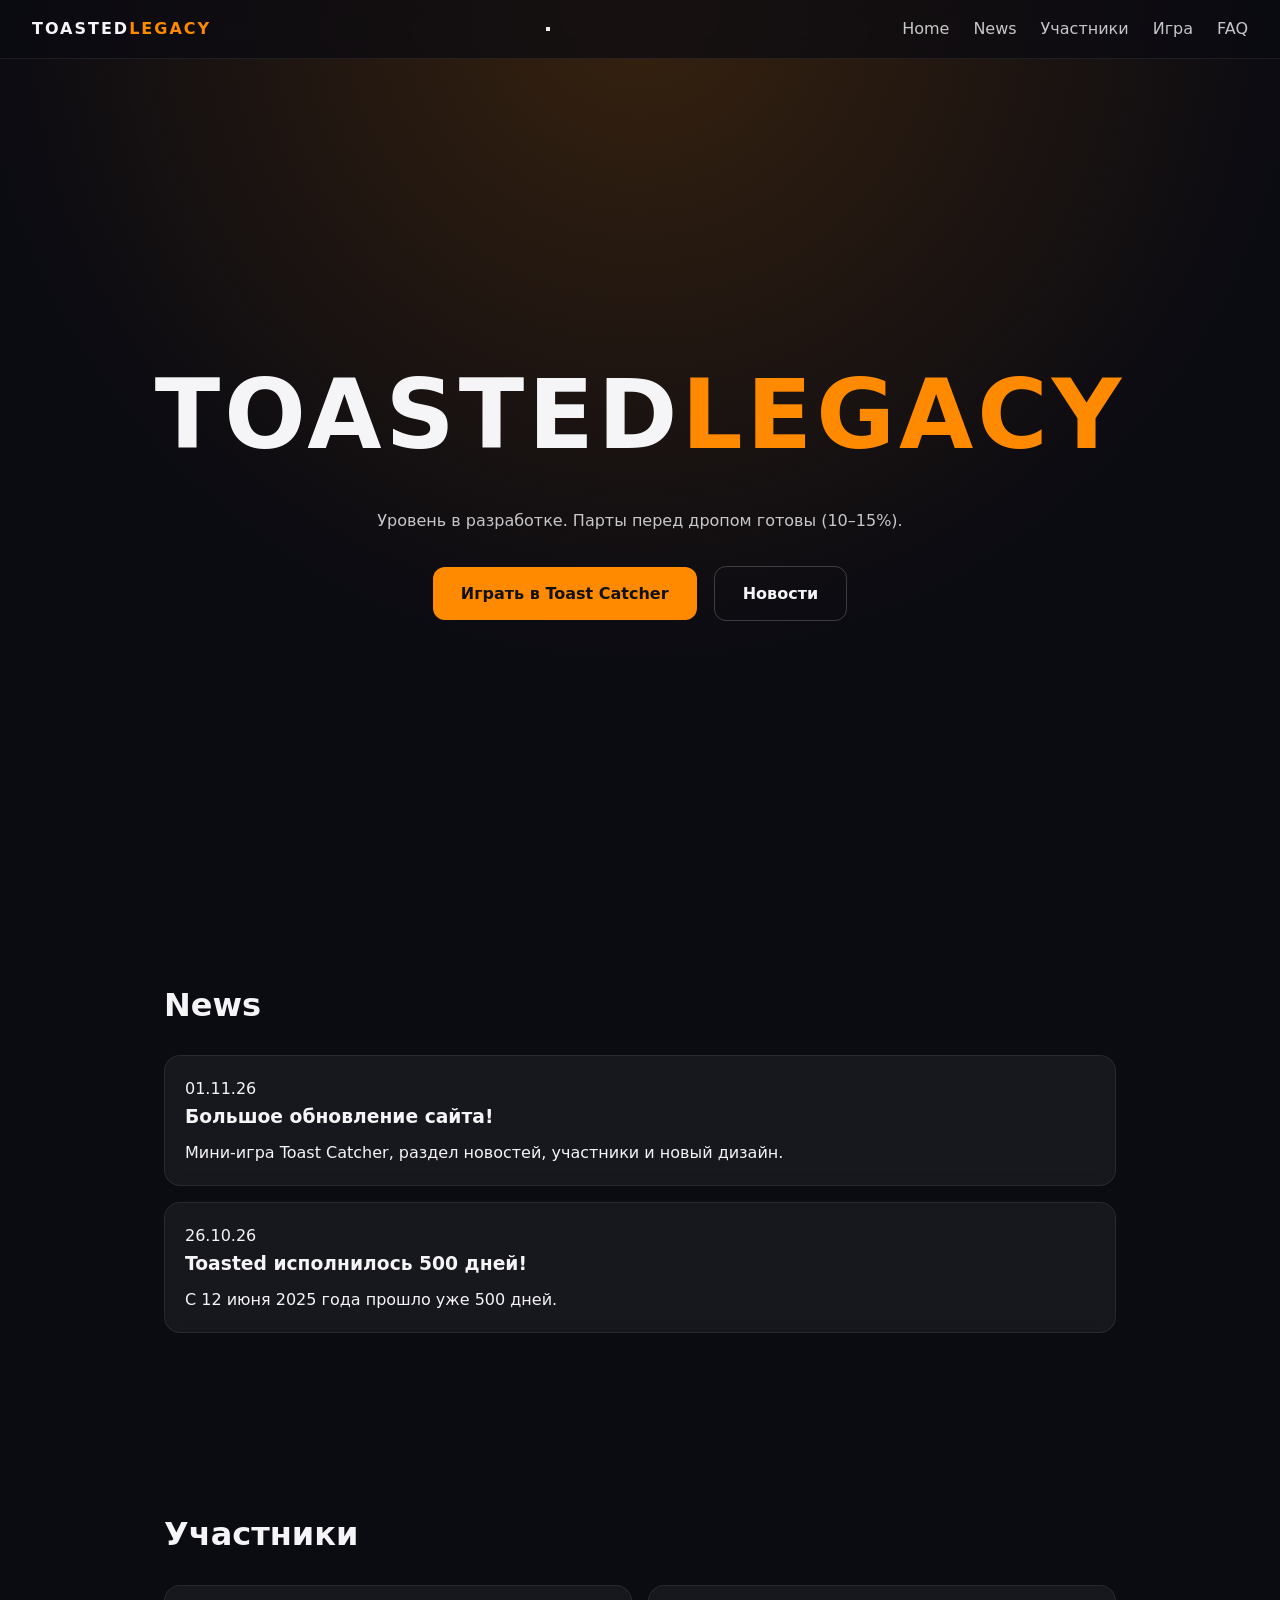
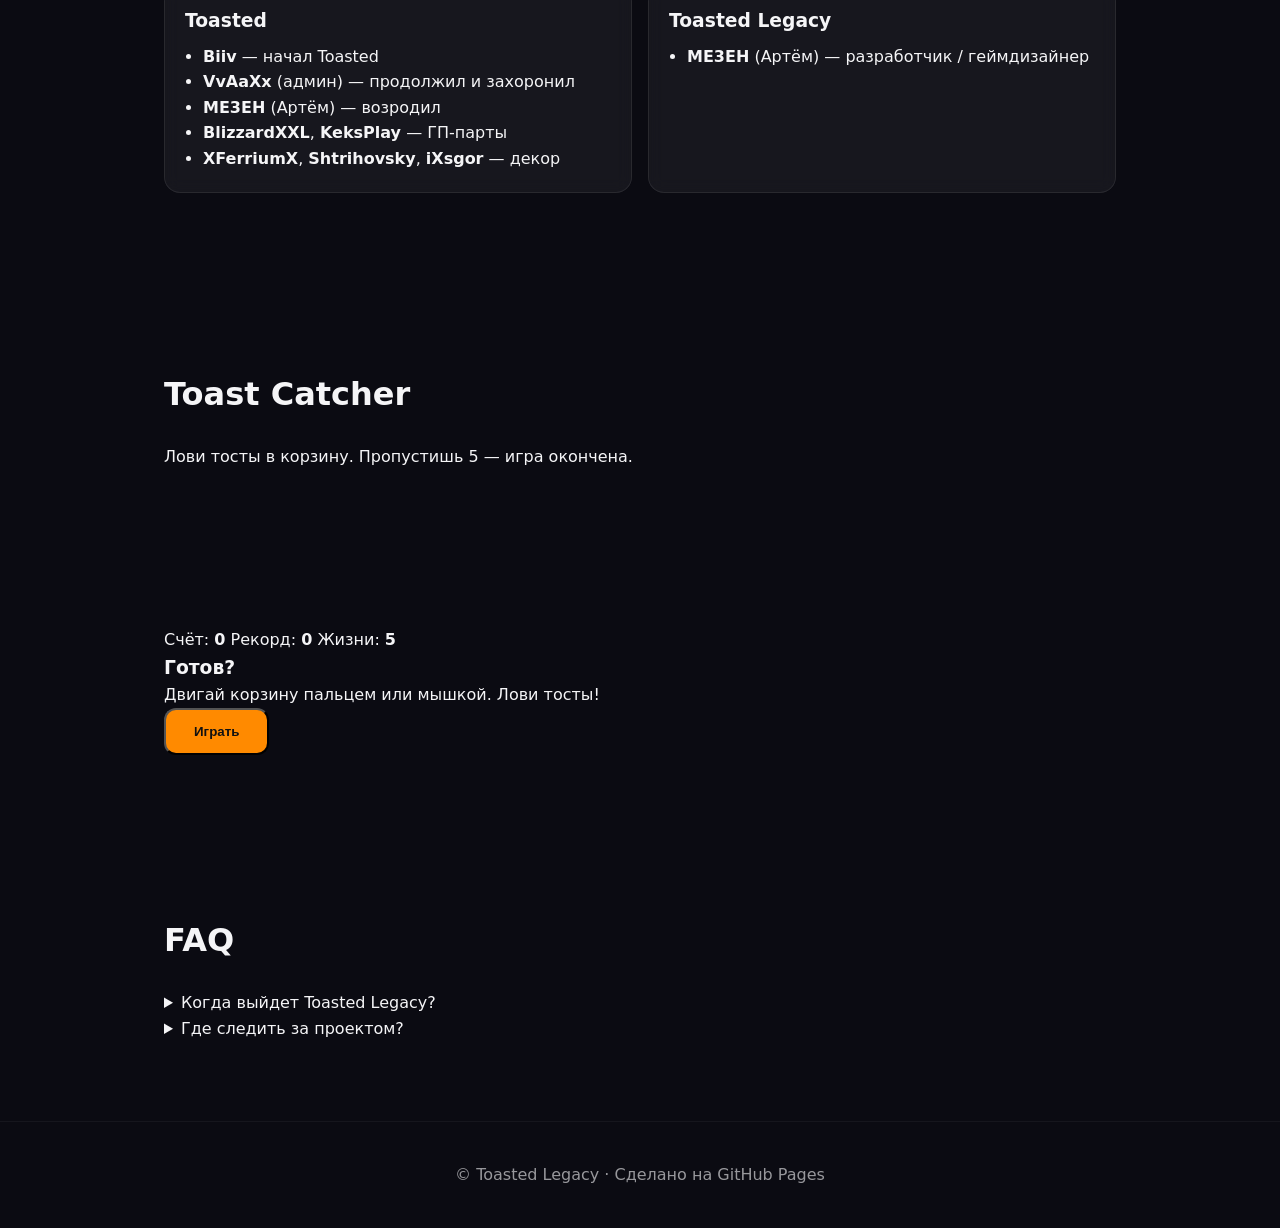
==== index.html @ 53f261a7 "Update index.html" ====
<!DOCTYPE html>
<html lang="ru">
<head>
<meta charset="UTF-8">
<meta name="viewport" content="width=device-width, initial-scale=1.0, viewport-fit=cover">
<title>Toasted Legacy</title>
<link rel="stylesheet" href="style.css">
</head>
<body>

<nav class="navbar">
  <a class="logo" href="#home">TOASTED<span>LEGACY</span></a>
  <button class="burger" id="burger" aria-label="Меню" aria-expanded="false">
    <span></span><span></span><span></span>
  </button>
  <ul class="nav-links" id="navLinks">
    <li><a href="#home">Home</a></li>
    <li><a href="#news">News</a></li>
    <li><a href="#members">Участники</a></li>
    <li><a href="#game">Игра</a></li>
    <li><a href="#faq">FAQ</a></li>
  </ul>
</nav>

<header id="home" class="hero">
  <h1>TOASTED<span>LEGACY</span></h1>
  <p>Уровень в разработке. Парты перед дропом готовы (10–15%).</p>
  <div class="hero-buttons">
    <a class="btn primary" href="#game">Играть в Toast Catcher</a>
    <a class="btn ghost" href="#news">Новости</a>
  </div>
</header>

<section id="news" class="section">
  <h2>News</h2>
  <article class="card">
    <time>01.11.26</time>
    <h3>Большое обновление сайта!</h3>
    <p>Мини-игра Toast Catcher, раздел новостей, участники и новый дизайн.</p>
  </article>
  <article class="card">
    <time>26.10.26</time>
    <h3>Toasted исполнилось 500 дней!</h3>
    <p>С 12 июня 2025 года прошло уже 500 дней.</p>
  </article>
</section>

<section id="members" class="section">
  <h2>Участники</h2>
  <div class="members-grid">
    <div class="card">
      <h3>Toasted</h3>
      <ul>
        <li><b>Biiv</b> — начал Toasted</li>
        <li><b>VvAaXx</b> (админ) — продолжил и захоронил</li>
        <li><b>ME3EH</b> (Артём) — возродил</li>
        <li><b>BlizzardXXL</b>, <b>KeksPlay</b> — ГП-парты</li>
        <li><b>XFerriumX</b>, <b>Shtrihovsky</b>, <b>iXsgor</b> — декор</li>
      </ul>
    </div>
    <div class="card">
      <h3>Toasted Legacy</h3>
      <ul>
        <li><b>ME3EH</b> (Артём) — разработчик / геймдизайнер</li>
      </ul>
    </div>
  </div>
</section>

<section id="game" class="section">
  <h2>Toast Catcher</h2>
  <p>Лови тосты в корзину. Пропустишь 5 — игра окончена.</p>
  <div class="game-wrap">
    <canvas id="toastGame"></canvas>
    <div class="game-hud">
      <span>Счёт: <b id="score">0</b></span>
      <span>Рекорд: <b id="best">0</b></span>
      <span>Жизни: <b id="lives">5</b></span>
    </div>
    <div class="game-overlay" id="overlay">
      <h3 id="overlayTitle">Готов?</h3>
      <p id="overlayText">Двигай корзину пальцем или мышкой. Лови тосты!</p>
      <button class="btn primary" id="startBtn">Играть</button>
    </div>
  </div>
</section>

<section id="faq" class="section">
  <h2>FAQ</h2>
  <details><summary>Когда выйдет Toasted Legacy?</summary><p>Пока в разработке — следи за новостями.</p></details>
  <details><summary>Где следить за проектом?</summary><p>В Telegram-каналах (ссылки в футере).</p></details>
</section>

<footer class="footer">
  <p>© Toasted Legacy · Сделано на GitHub Pages</p>
</footer>

<script src="script.js"></script>
</body>
</html>
---- style.css ----
:root{
  --bg:#0b0b12;
  --panel:rgba(255,255,255,.05);
  --accent:#ff8a00;   /* тост */
  --cyan:#22d3ee;     /* GD-вайб */
  --text:#f5f5f7;
}
*{box-sizing:border-box;margin:0;padding:0}
body{
  font-family:system-ui,Segoe UI,Roboto,sans-serif;
  background:var(--bg);color:var(--text);
  line-height:1.6;
}
.navbar{
  position:fixed;top:0;left:0;right:0;z-index:10;
  display:flex;justify-content:space-between;align-items:center;
  padding:16px 32px;
  background:rgba(11,11,18,.7);backdrop-filter:blur(10px);
  border-bottom:1px solid rgba(255,255,255,.08);
}
.logo{font-weight:800;letter-spacing:2px;color:var(--text);text-decoration:none}
.logo span{color:var(--accent)}
.nav-links{display:flex;gap:24px;list-style:none}
.nav-links a{color:var(--text);text-decoration:none;opacity:.8;transition:.2s}
.nav-links a:hover{opacity:1;color:var(--cyan)}
.hero{
  min-height:100vh;display:flex;flex-direction:column;
  justify-content:center;align-items:center;text-align:center;
  padding:120px 24px 60px;
  background:radial-gradient(circle at 50% 0%, rgba(255,138,0,.18), transparent 60%);
}
.hero h1{font-size:clamp(2.5rem,8vw,6rem);letter-spacing:4px}
.hero h1 span{color:var(--accent)}
.hero p{margin:16px 0 32px;opacity:.8;max-width:600px}
.btn{
  display:inline-block;padding:14px 28px;border-radius:12px;
  text-decoration:none;font-weight:700;transition:.2s;
}
.btn.primary{background:var(--accent);color:#111}
.btn.primary:hover{transform:translateY(-2px);box-shadow:0 0 24px var(--accent)}
.btn.ghost{border:1px solid rgba(255,255,255,.2);color:var(--text);margin-left:12px}
.section{max-width:1000px;margin:0 auto;padding:80px 24px}
.section h2{font-size:2rem;margin-bottom:24px}
.card{
  background:var(--panel);border:1px solid rgba(255,255,255,.08);
  border-radius:16px;padding:20px;margin-bottom:16px;
  backdrop-filter:blur(8px);
}
.card h3{margin-bottom:8px}
.members-grid{display:grid;grid-template-columns:repeat(auto-fit,minmax(280px,1fr));gap:16px}
ul{padding-left:18px}
.footer{text-align:center;padding:40px;opacity:.6;border-top:1px solid rgba(255,255,255,.08)}
@media(max-width:640px){
  .navbar{padding:12px 16px}
  .nav-links{gap:12px;font-size:.85rem}
}
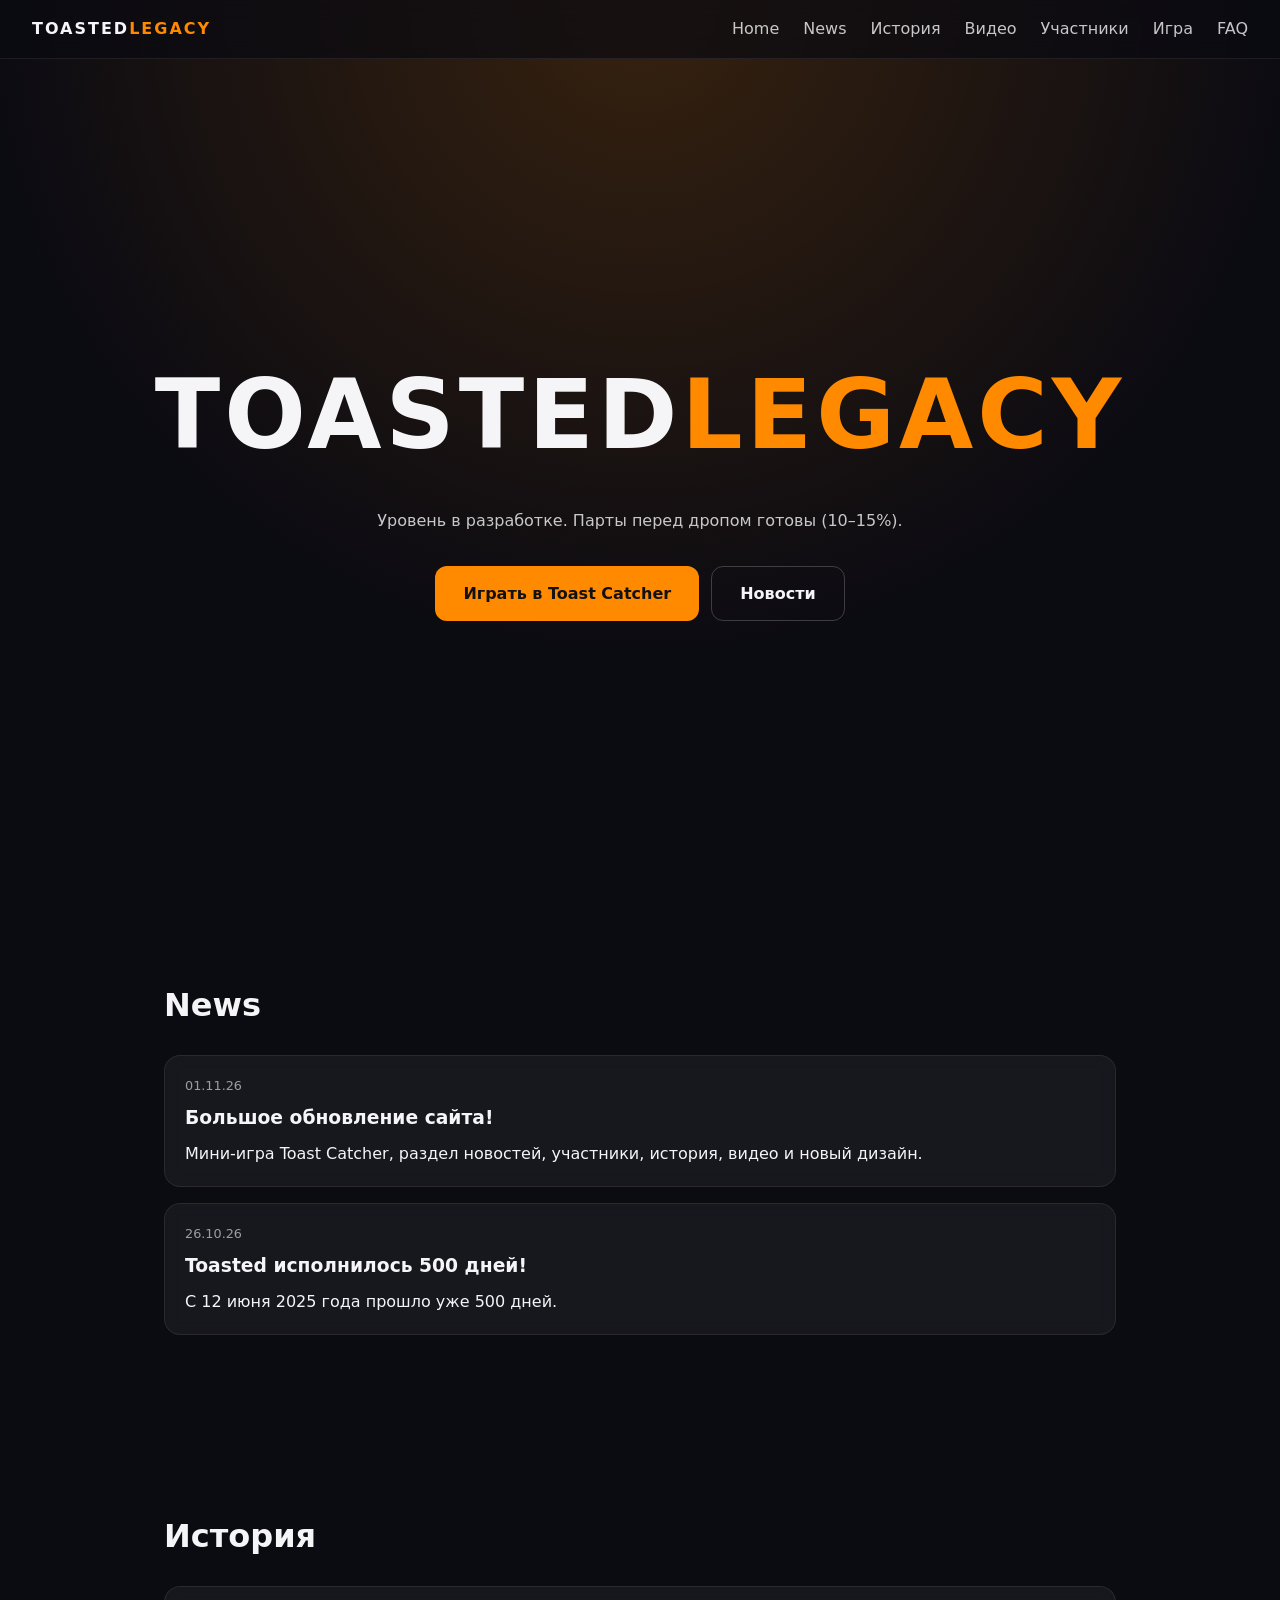
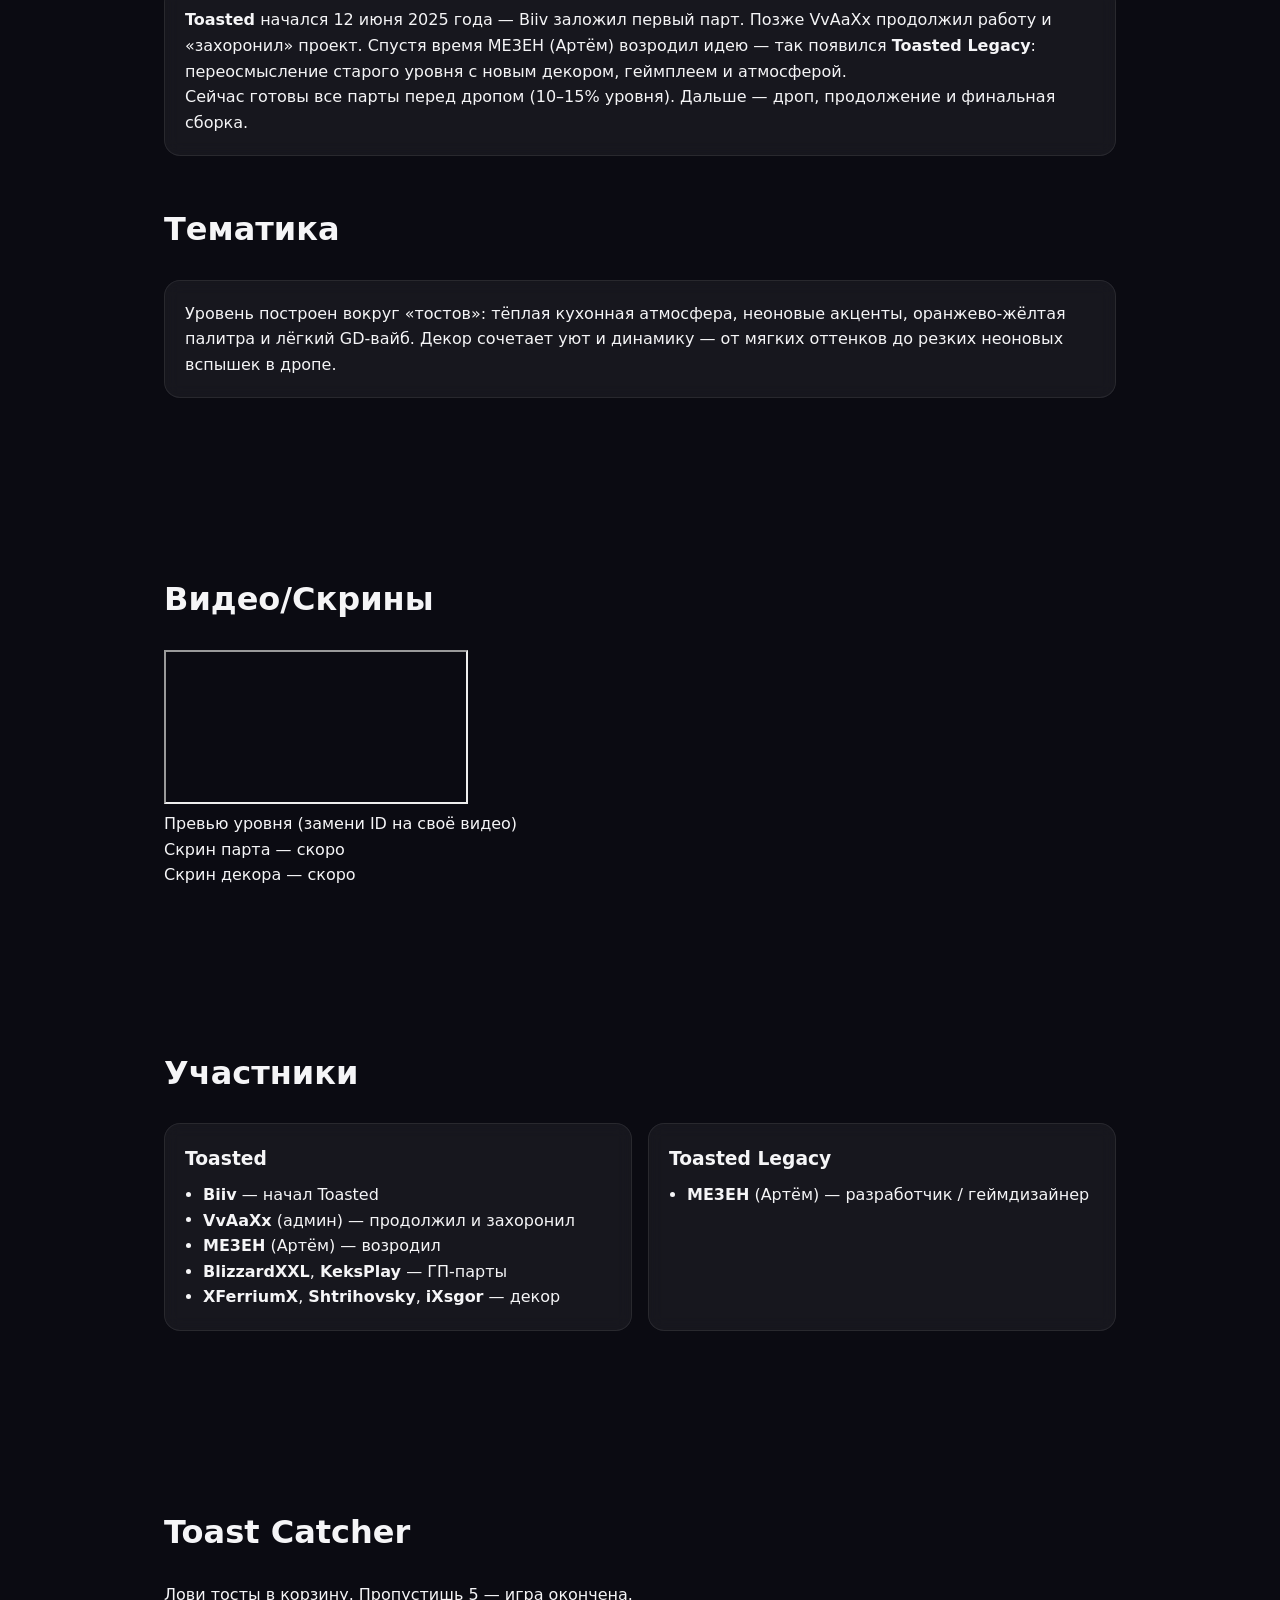
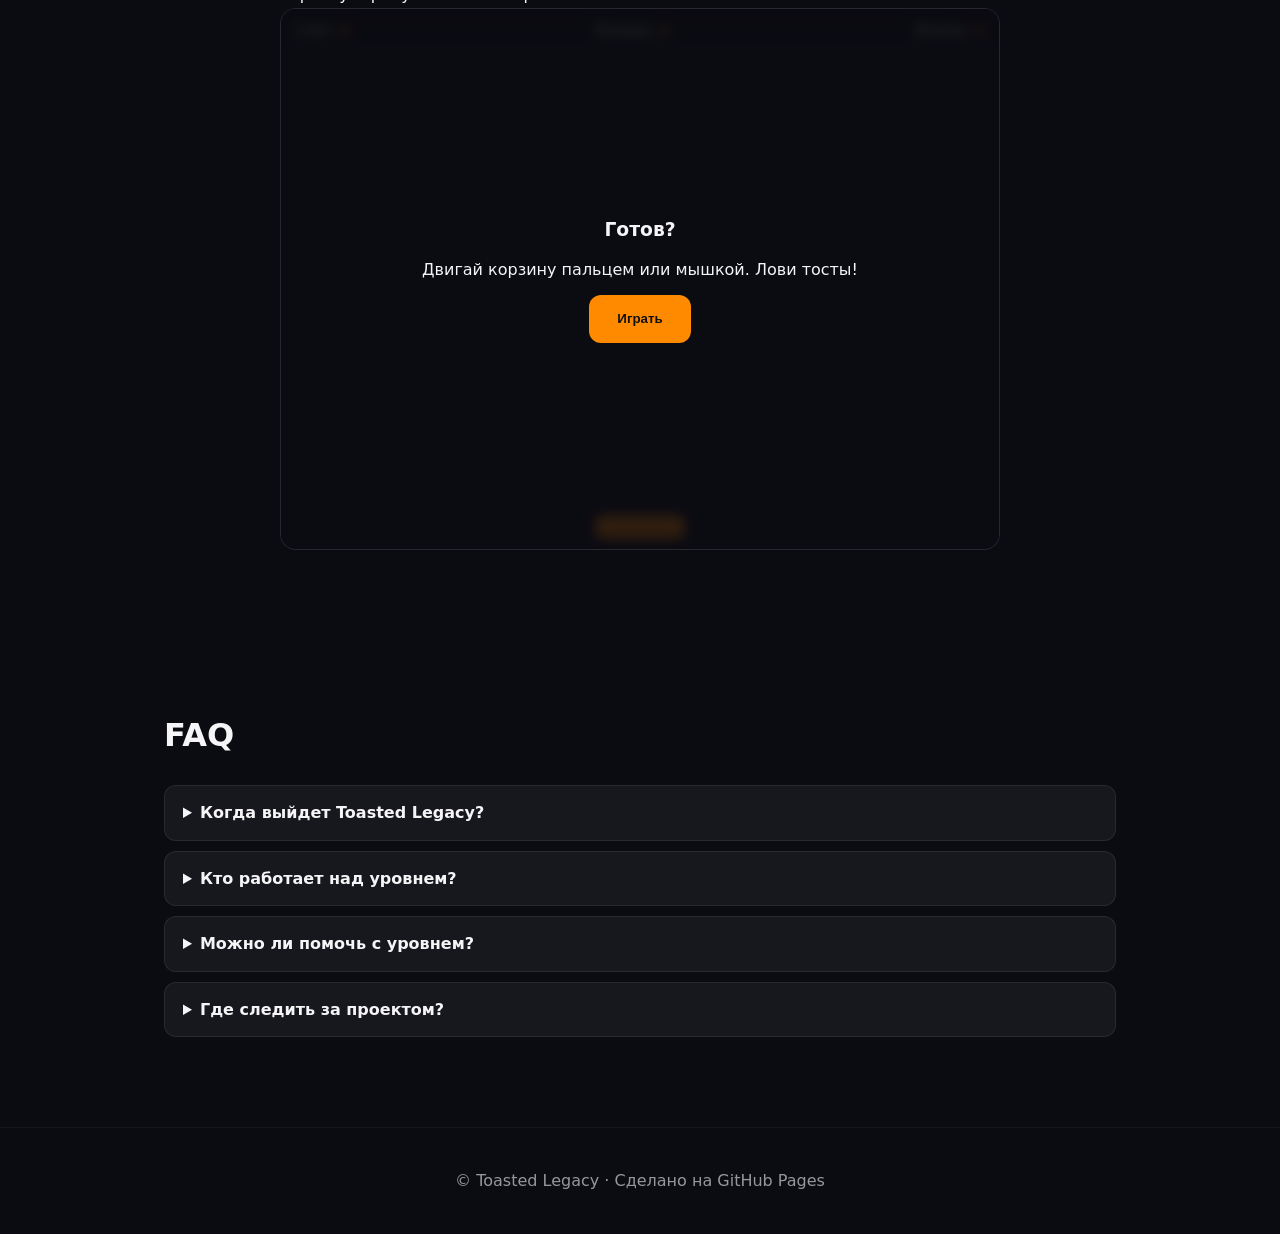
==== commit 8feac9a2: "Update index.html" ====
--- a/index.html
+++ b/index.html
@@ -16,6 +16,8 @@
   <ul class="nav-links" id="navLinks">
     <li><a href="#home">Home</a></li>
     <li><a href="#news">News</a></li>
+    <li><a href="#history">История</a></li>
+    <li><a href="#media">Видео</a></li>
     <li><a href="#members">Участники</a></li>
     <li><a href="#game">Игра</a></li>
     <li><a href="#faq">FAQ</a></li>
@@ -23,6 +25,7 @@
 </nav>
 
 <header id="home" class="hero">
+  <div class="hero-glow" id="heroGlow"></div>
   <h1>TOASTED<span>LEGACY</span></h1>
   <p>Уровень в разработке. Парты перед дропом готовы (10–15%).</p>
   <div class="hero-buttons">
@@ -36,13 +39,41 @@
   <article class="card">
     <time>01.11.26</time>
     <h3>Большое обновление сайта!</h3>
-    <p>Мини-игра Toast Catcher, раздел новостей, участники и новый дизайн.</p>
+    <p>Мини-игра Toast Catcher, раздел новостей, участники, история, видео и новый дизайн.</p>
   </article>
   <article class="card">
     <time>26.10.26</time>
     <h3>Toasted исполнилось 500 дней!</h3>
     <p>С 12 июня 2025 года прошло уже 500 дней.</p>
   </article>
+</section>
+
+<section id="history" class="section">
+  <h2>История</h2>
+  <div class="card">
+    <p><b>Toasted</b> начался 12 июня 2025 года — Biiv заложил первый парт. Позже VvAaXx продолжил работу и «захоронил» проект. Спустя время ME3EH (Артём) возродил идею — так появился <b>Toasted Legacy</b>: переосмысление старого уровня с новым декором, геймплеем и атмосферой.</p>
+    <p>Сейчас готовы все парты перед дропом (10–15% уровня). Дальше — дроп, продолжение и финальная сборка.</p>
+  </div>
+
+  <h2 style="margin-top:48px">Тематика</h2>
+  <div class="card">
+    <p>Уровень построен вокруг «тостов»: тёплая кухонная атмосфера, неоновые акценты, оранжево-жёлтая палитра и лёгкий GD-вайб. Декор сочетает уют и динамику — от мягких оттенков до резких неоновых вспышек в дропе.</p>
+  </div>
+</section>
+
+<section id="media" class="section">
+  <h2>Видео/Скрины</h2>
+  <div class="media-grid">
+    <div class="media-card">
+      <div class="video-embed">
+        <!-- Замени ID на своё видео: https://www.youtube.com/embed/XXXXXXXXXXX -->
+        <iframe src="https://www.youtube.com/embed/dQw4w9WgXcQ" title="Toasted Legacy" allowfullscreen loading="lazy"></iframe>
+      </div>
+      <p>Превью уровня (замени ID на своё видео)</p>
+    </div>
+    <div class="media-card placeholder">Скрин парта — скоро</div>
+    <div class="media-card placeholder">Скрин декора — скоро</div>
+  </div>
 </section>
 
 <section id="members" class="section">
@@ -87,8 +118,10 @@
 
 <section id="faq" class="section">
   <h2>FAQ</h2>
-  <details><summary>Когда выйдет Toasted Legacy?</summary><p>Пока в разработке — следи за новостями.</p></details>
-  <details><summary>Где следить за проектом?</summary><p>В Telegram-каналах (ссылки в футере).</p></details>
+  <details><summary>Когда выйдет Toasted Legacy?</summary><p>Пока в разработке — следи за новостями на сайте и в Telegram.</p></details>
+  <details><summary>Кто работает над уровнем?</summary><p>Основной разработчик — ME3EH (Артём). Участники старого Toasted указаны в разделе «Участники».</p></details>
+  <details><summary>Можно ли помочь с уровнем?</summary><p>Следи за новостями — набор может открыться. Пока можно поддержать проект и играть в Toast Catcher.</p></details>
+  <details><summary>Где следить за проектом?</summary><p>В Telegram-каналах (ссылки в футере) и в разделе News.</p></details>
 </section>
 
 <footer class="footer">
@@ -97,4 +130,4 @@
 
 <script src="script.js"></script>
 </body>
-</html>
+  </html>
--- a/style.css
+++ b/style.css
@@ -1,11 +1,12 @@
 :root{
   --bg:#0b0b12;
   --panel:rgba(255,255,255,.05);
-  --accent:#ff8a00;   /* тост */
-  --cyan:#22d3ee;     /* GD-вайб */
+  --accent:#ff8a00;
+  --cyan:#22d3ee;
   --text:#f5f5f7;
 }
 *{box-sizing:border-box;margin:0;padding:0}
+html{scroll-behavior:smooth}
 body{
   font-family:system-ui,Segoe UI,Roboto,sans-serif;
   background:var(--bg);color:var(--text);
@@ -23,8 +24,11 @@
 .nav-links{display:flex;gap:24px;list-style:none}
 .nav-links a{color:var(--text);text-decoration:none;opacity:.8;transition:.2s}
 .nav-links a:hover{opacity:1;color:var(--cyan)}
+.burger{display:none;background:none;border:0;cursor:pointer;padding:8px}
+.burger span{display:block;width:24px;height:2px;background:#fff;margin:5px 0;transition:.2s}
+
 .hero{
-  min-height:100vh;display:flex;flex-direction:column;
+  min-height:100vh;min-height:100dvh;display:flex;flex-direction:column;
   justify-content:center;align-items:center;text-align:center;
   padding:120px 24px 60px;
   background:radial-gradient(circle at 50% 0%, rgba(255,138,0,.18), transparent 60%);
@@ -32,13 +36,16 @@
 .hero h1{font-size:clamp(2.5rem,8vw,6rem);letter-spacing:4px}
 .hero h1 span{color:var(--accent)}
 .hero p{margin:16px 0 32px;opacity:.8;max-width:600px}
+.hero-buttons{display:flex;gap:12px;flex-wrap:wrap;justify-content:center}
 .btn{
-  display:inline-block;padding:14px 28px;border-radius:12px;
-  text-decoration:none;font-weight:700;transition:.2s;
+  display:inline-flex;align-items:center;justify-content:center;
+  padding:14px 28px;border-radius:12px;min-height:48px;
+  text-decoration:none;font-weight:700;transition:.2s;cursor:pointer;border:0;
 }
 .btn.primary{background:var(--accent);color:#111}
 .btn.primary:hover{transform:translateY(-2px);box-shadow:0 0 24px var(--accent)}
-.btn.ghost{border:1px solid rgba(255,255,255,.2);color:var(--text);margin-left:12px}
+.btn.ghost{border:1px solid rgba(255,255,255,.2);color:var(--text);background:transparent}
+
 .section{max-width:1000px;margin:0 auto;padding:80px 24px}
 .section h2{font-size:2rem;margin-bottom:24px}
 .card{
@@ -47,10 +54,53 @@
   backdrop-filter:blur(8px);
 }
 .card h3{margin-bottom:8px}
+.card time{font-size:.8rem;opacity:.6;display:block;margin-bottom:6px}
 .members-grid{display:grid;grid-template-columns:repeat(auto-fit,minmax(280px,1fr));gap:16px}
 ul{padding-left:18px}
+details{margin-bottom:10px;background:var(--panel);border:1px solid rgba(255,255,255,.08);border-radius:12px;padding:14px 18px}
+summary{cursor:pointer;font-weight:600}
+details p{margin-top:8px;opacity:.8}
+
+.game-wrap{
+  position:relative;width:100%;max-width:720px;margin:0 auto;
+  border-radius:16px;overflow:hidden;
+  border:1px solid rgba(255,255,255,.1);
+  background:#0f0f18;
+}
+#toastGame{display:block;width:100%;height:auto;touch-action:none;cursor:pointer}
+.game-hud{
+  position:absolute;top:0;left:0;right:0;
+  display:flex;justify-content:space-between;
+  padding:10px 14px;font-size:.9rem;
+  background:linear-gradient(rgba(0,0,0,.6),transparent);
+  pointer-events:none;
+}
+.game-hud b{color:var(--accent)}
+.game-overlay{
+  position:absolute;inset:0;display:flex;flex-direction:column;
+  align-items:center;justify-content:center;text-align:center;
+  background:rgba(11,11,18,.85);backdrop-filter:blur(6px);
+  padding:20px;gap:12px;
+}
+.game-overlay.hidden{display:none}
+
 .footer{text-align:center;padding:40px;opacity:.6;border-top:1px solid rgba(255,255,255,.08)}
-@media(max-width:640px){
+
+@media(max-width:768px){
   .navbar{padding:12px 16px}
-  .nav-links{gap:12px;font-size:.85rem}
+  .burger{display:block}
+  .nav-links{
+    position:fixed;top:60px;right:16px;left:16px;
+    flex-direction:column;gap:0;
+    background:rgba(11,11,18,.95);backdrop-filter:blur(12px);
+    border:1px solid rgba(255,255,255,.1);border-radius:14px;
+    padding:8px;transform:translateY(-200%);transition:.3s;
+  }
+  .nav-links.open{transform:translateY(0)}
+  .nav-links li{padding:12px 16px;border-bottom:1px solid rgba(255,255,255,.06)}
+  .nav-links li:last-child{border-bottom:0}
+  .hero{padding-top:100px}
+  .hero-buttons{flex-direction:column;width:100%;max-width:320px}
+  .btn{width:100%}
+  .section{padding:60px 16px}
 }
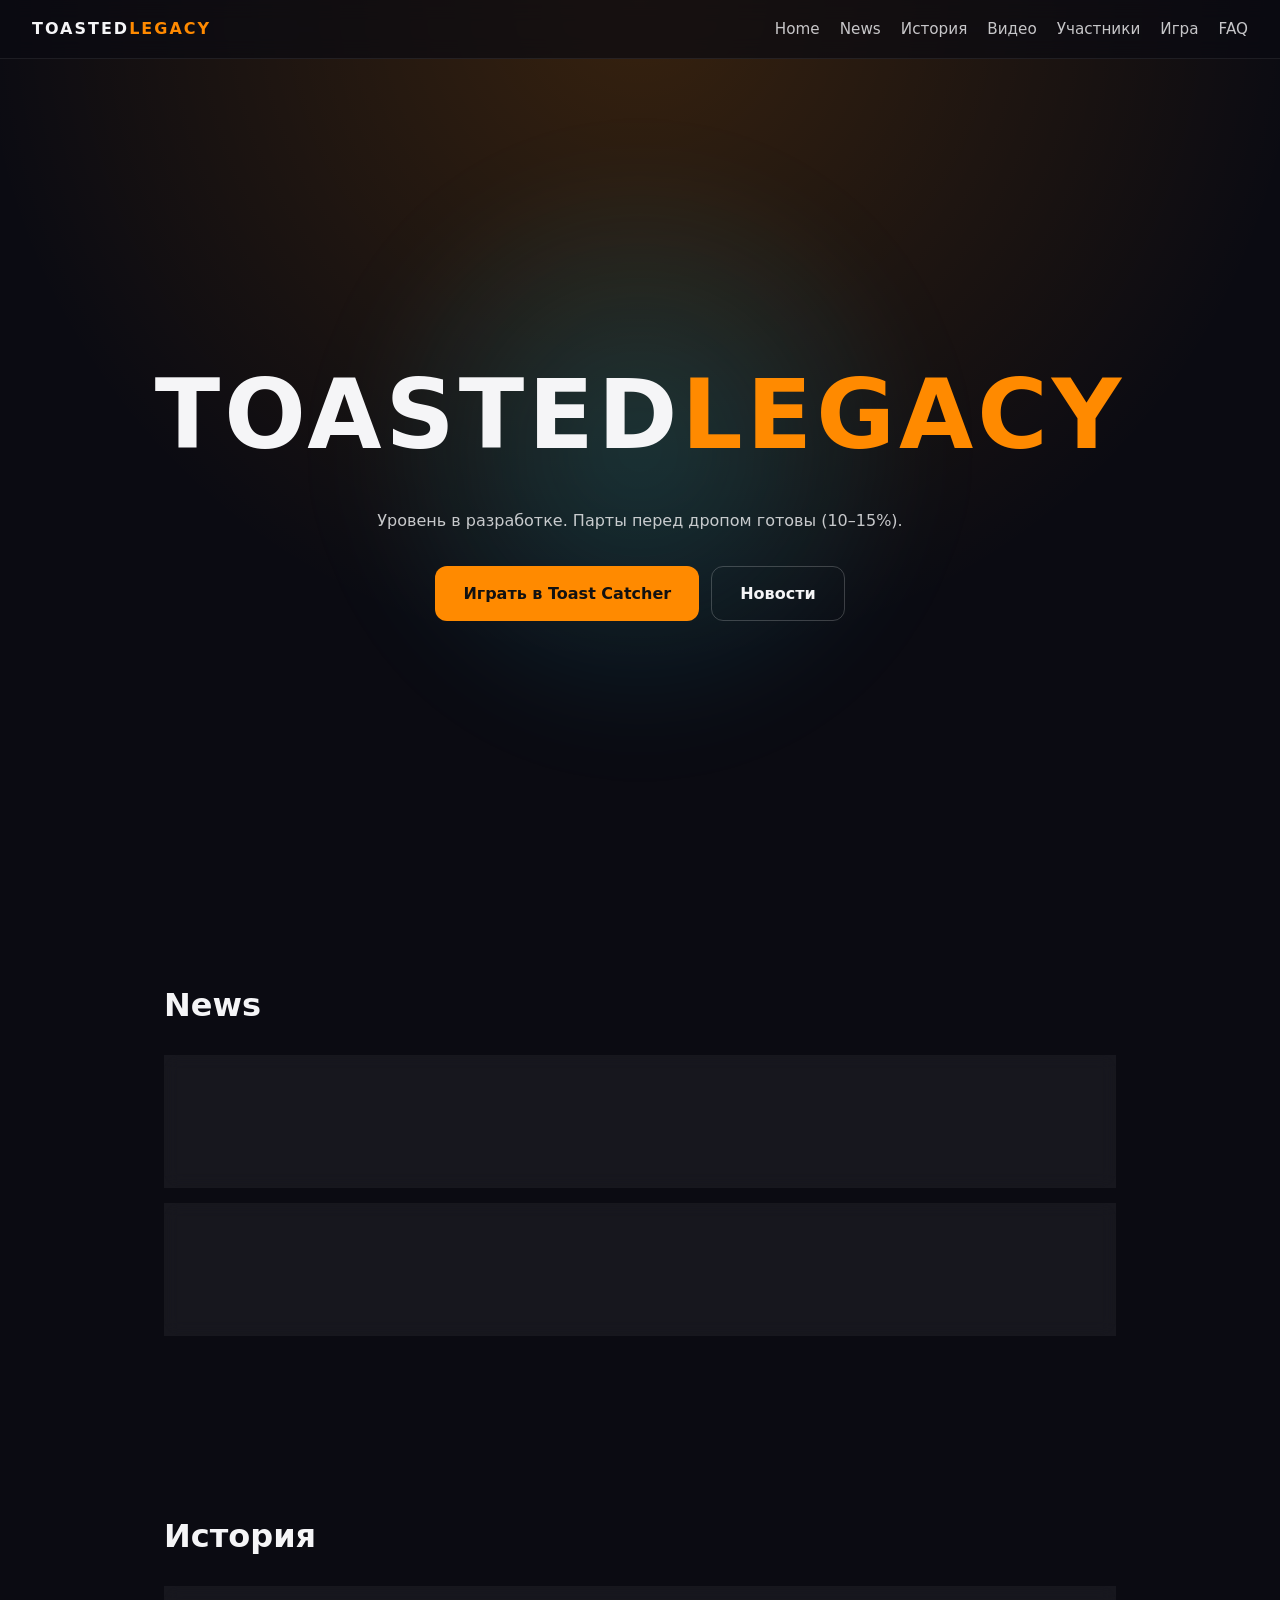
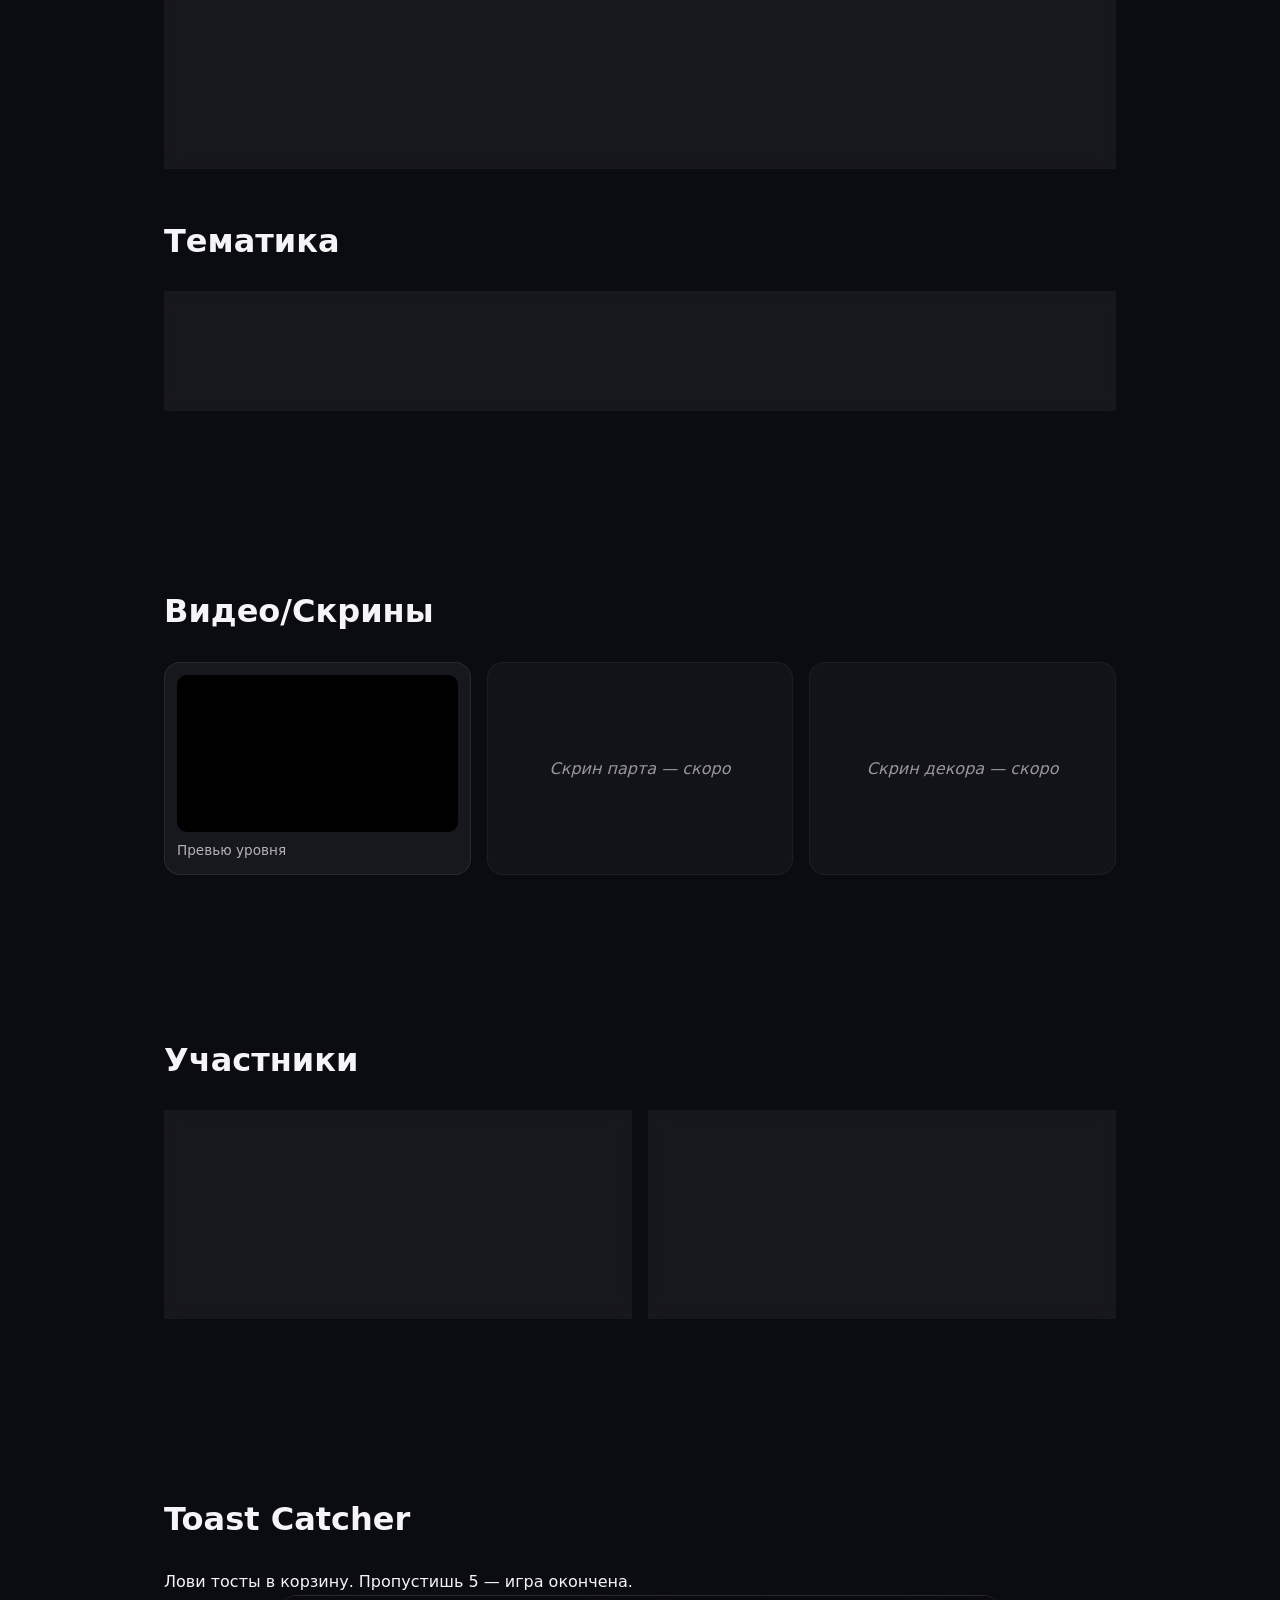
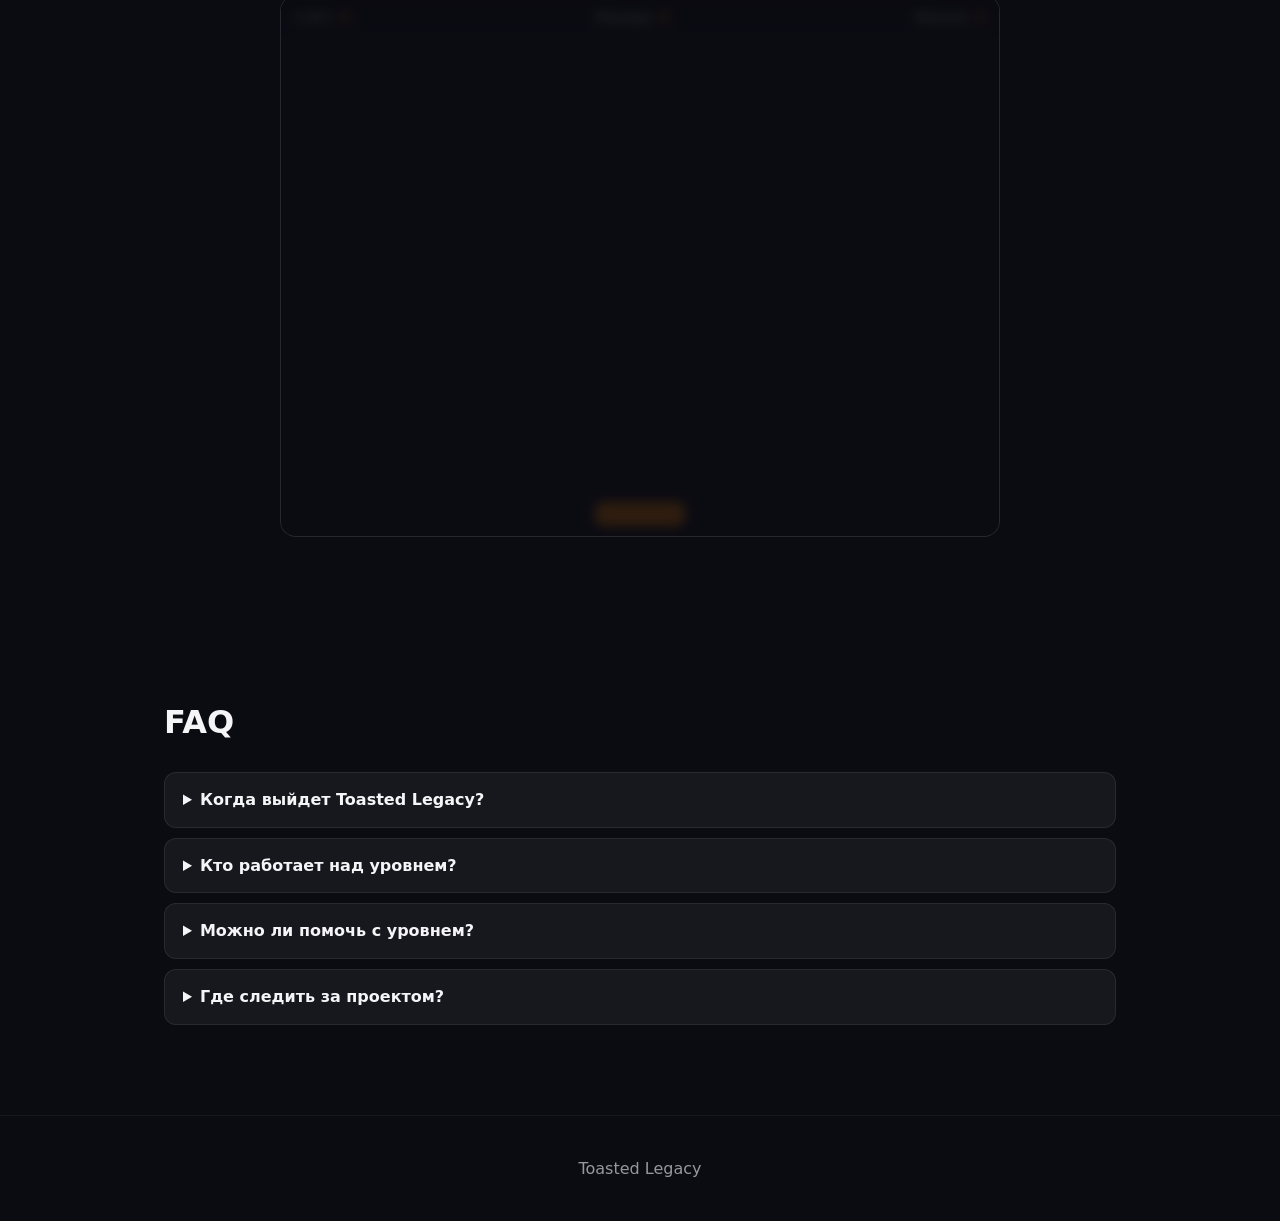
==== commit 0fd0b4ba: "Update index.html" ====
--- a/index.html
+++ b/index.html
@@ -66,10 +66,9 @@
   <div class="media-grid">
     <div class="media-card">
       <div class="video-embed">
-        <!-- Замени ID на своё видео: https://www.youtube.com/embed/XXXXXXXXXXX -->
-        <iframe src="https://www.youtube.com/embed/dQw4w9WgXcQ" title="Toasted Legacy" allowfullscreen loading="lazy"></iframe>
+        <iframe src="https://www.youtube.com/embed/5yPU29pTQDA" title="Toasted Legacy" allowfullscreen loading="lazy"></iframe>
       </div>
-      <p>Превью уровня (замени ID на своё видео)</p>
+      <p>Превью уровня</p>
     </div>
     <div class="media-card placeholder">Скрин парта — скоро</div>
     <div class="media-card placeholder">Скрин декора — скоро</div>
@@ -92,7 +91,7 @@
     <div class="card">
       <h3>Toasted Legacy</h3>
       <ul>
-        <li><b>ME3EH</b> (Артём) — разработчик / геймдизайнер</li>
+        <li><b>ME3EH</b> (Артём) — хост</li>
       </ul>
     </div>
   </div>
@@ -119,15 +118,15 @@
 <section id="faq" class="section">
   <h2>FAQ</h2>
   <details><summary>Когда выйдет Toasted Legacy?</summary><p>Пока в разработке — следи за новостями на сайте и в Telegram.</p></details>
-  <details><summary>Кто работает над уровнем?</summary><p>Основной разработчик — ME3EH (Артём). Участники старого Toasted указаны в разделе «Участники».</p></details>
+  <details><summary>Кто работает над уровнем?</summary><p>Основной хост — ME3EH (Артём). Участники старого Toasted указаны в разделе «Участники».</p></details>
   <details><summary>Можно ли помочь с уровнем?</summary><p>Следи за новостями — набор может открыться. Пока можно поддержать проект и играть в Toast Catcher.</p></details>
   <details><summary>Где следить за проектом?</summary><p>В Telegram-каналах (ссылки в футере) и в разделе News.</p></details>
 </section>
 
 <footer class="footer">
-  <p>© Toasted Legacy · Сделано на GitHub Pages</p>
+  <p>Toasted Legacy</p>
 </footer>
 
 <script src="script.js"></script>
 </body>
-  </html>
+        </html>
--- a/style.css
+++ b/style.css
@@ -21,18 +21,27 @@
 }
 .logo{font-weight:800;letter-spacing:2px;color:var(--text);text-decoration:none}
 .logo span{color:var(--accent)}
-.nav-links{display:flex;gap:24px;list-style:none}
-.nav-links a{color:var(--text);text-decoration:none;opacity:.8;transition:.2s}
+.nav-links{display:flex;gap:20px;list-style:none;flex-wrap:wrap}
+.nav-links a{color:var(--text);text-decoration:none;opacity:.8;transition:.2s;font-size:.95rem}
 .nav-links a:hover{opacity:1;color:var(--cyan)}
 .burger{display:none;background:none;border:0;cursor:pointer;padding:8px}
 .burger span{display:block;width:24px;height:2px;background:#fff;margin:5px 0;transition:.2s}
 
 .hero{
-  min-height:100vh;min-height:100dvh;display:flex;flex-direction:column;
+  position:relative;min-height:100vh;min-height:100dvh;display:flex;flex-direction:column;
   justify-content:center;align-items:center;text-align:center;
-  padding:120px 24px 60px;
+  padding:120px 24px 60px;overflow:hidden;
   background:radial-gradient(circle at 50% 0%, rgba(255,138,0,.18), transparent 60%);
 }
+.hero-glow{
+  position:absolute;width:600px;height:600px;border-radius:50%;
+  background:radial-gradient(circle, rgba(34,211,238,.18), transparent 70%);
+  pointer-events:none;filter:blur(40px);
+  top:50%;left:50%;transform:translate(-50%,-50%);
+  transition:transform .15s linear;
+  z-index:0;
+}
+.hero h1,.hero p,.hero-buttons{position:relative;z-index:1}
 .hero h1{font-size:clamp(2.5rem,8vw,6rem);letter-spacing:4px}
 .hero h1 span{color:var(--accent)}
 .hero p{margin:16px 0 32px;opacity:.8;max-width:600px}
@@ -54,12 +63,23 @@
   backdrop-filter:blur(8px);
 }
 .card h3{margin-bottom:8px}
+.card p + p{margin-top:12px}
 .card time{font-size:.8rem;opacity:.6;display:block;margin-bottom:6px}
 .members-grid{display:grid;grid-template-columns:repeat(auto-fit,minmax(280px,1fr));gap:16px}
 ul{padding-left:18px}
 details{margin-bottom:10px;background:var(--panel);border:1px solid rgba(255,255,255,.08);border-radius:12px;padding:14px 18px}
 summary{cursor:pointer;font-weight:600}
 details p{margin-top:8px;opacity:.8}
+
+.media-grid{display:grid;grid-template-columns:repeat(auto-fit,minmax(260px,1fr));gap:16px}
+.media-card{background:var(--panel);border:1px solid rgba(255,255,255,.08);border-radius:16px;padding:12px}
+.media-card p{font-size:.85rem;opacity:.7;margin-top:8px}
+.video-embed{position:relative;padding-top:56.25%;border-radius:10px;overflow:hidden;background:#000}
+.video-embed iframe{position:absolute;inset:0;width:100%;height:100%;border:0}
+.media-card.placeholder{
+  display:flex;align-items:center;justify-content:center;
+  min-height:180px;opacity:.6;font-style:italic;
+}
 
 .game-wrap{
   position:relative;width:100%;max-width:720px;margin:0 auto;
@@ -94,7 +114,7 @@
     flex-direction:column;gap:0;
     background:rgba(11,11,18,.95);backdrop-filter:blur(12px);
     border:1px solid rgba(255,255,255,.1);border-radius:14px;
-    padding:8px;transform:translateY(-200%);transition:.3s;
+    padding:8px;transform:translateY(-200%);transition:.3s;flex-wrap:nowrap;
   }
   .nav-links.open{transform:translateY(0)}
   .nav-links li{padding:12px 16px;border-bottom:1px solid rgba(255,255,255,.06)}
@@ -103,4 +123,4 @@
   .hero-buttons{flex-direction:column;width:100%;max-width:320px}
   .btn{width:100%}
   .section{padding:60px 16px}
-}
+             }
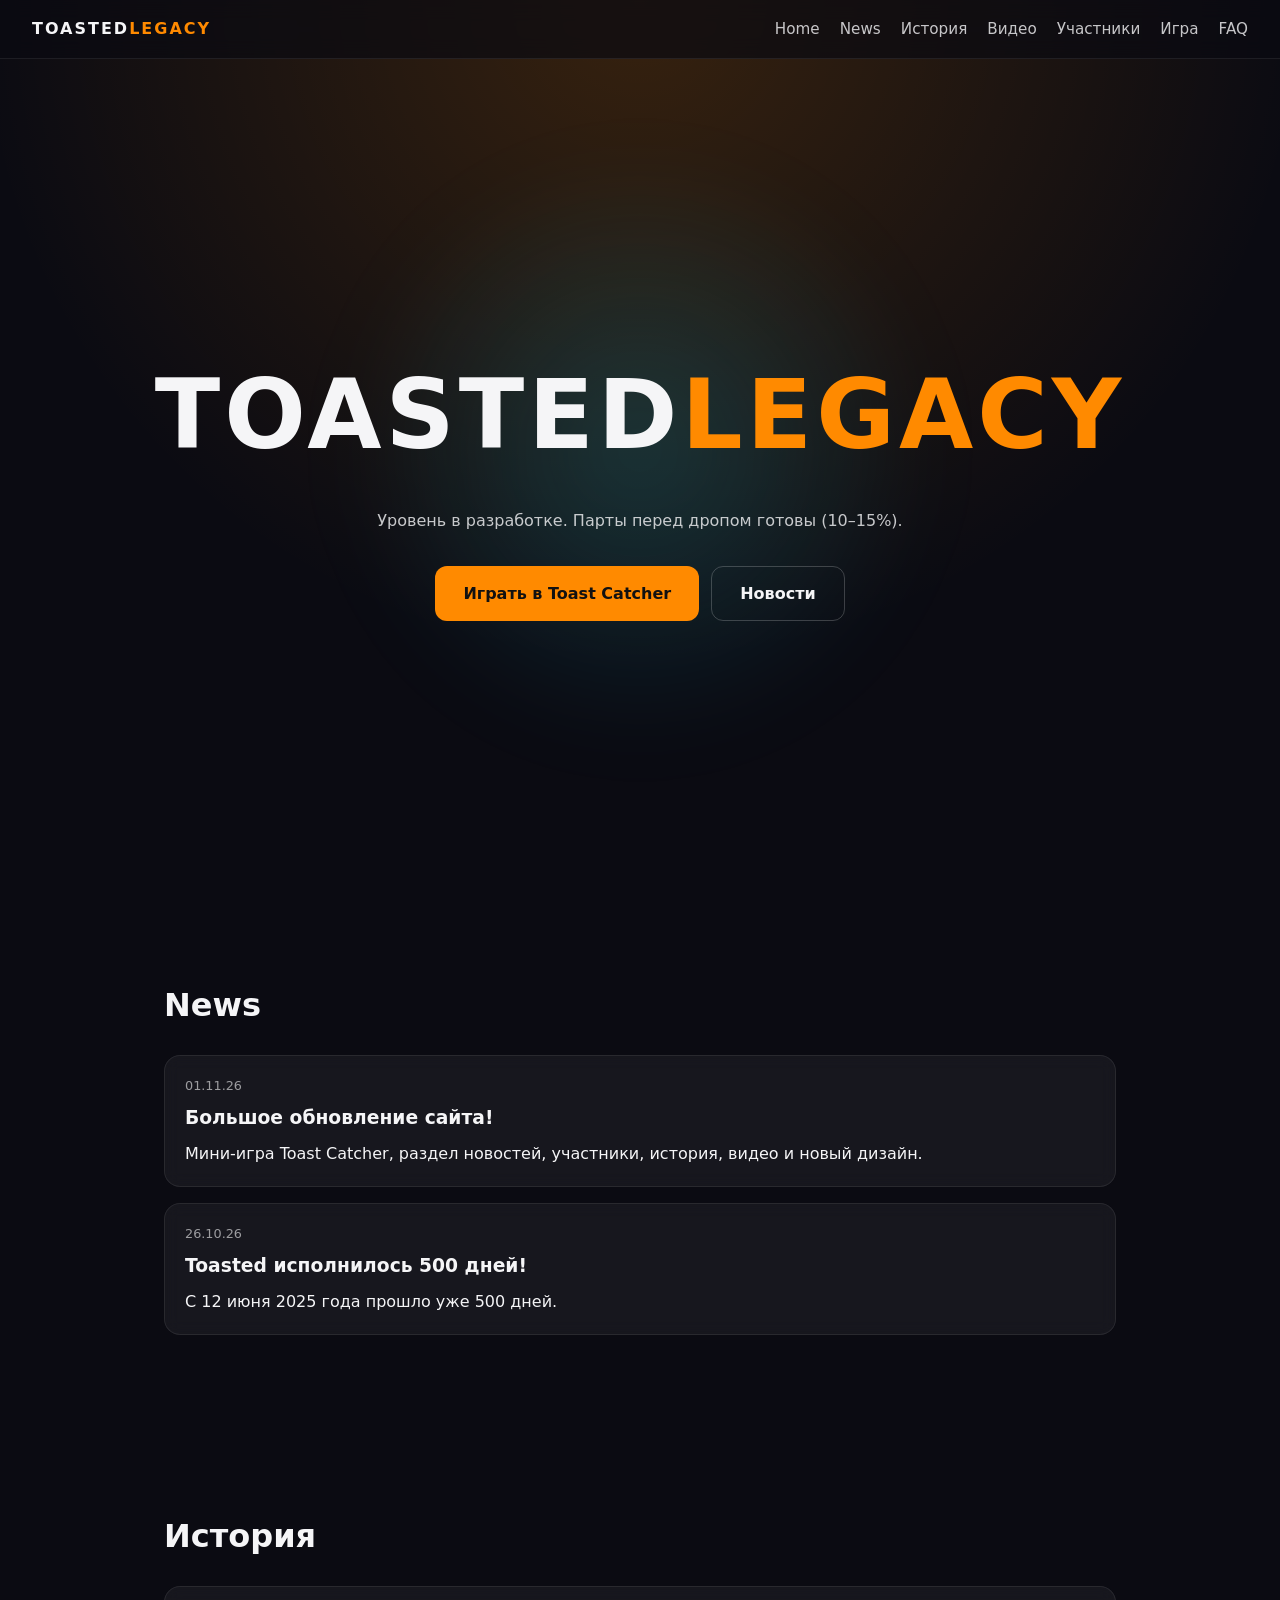
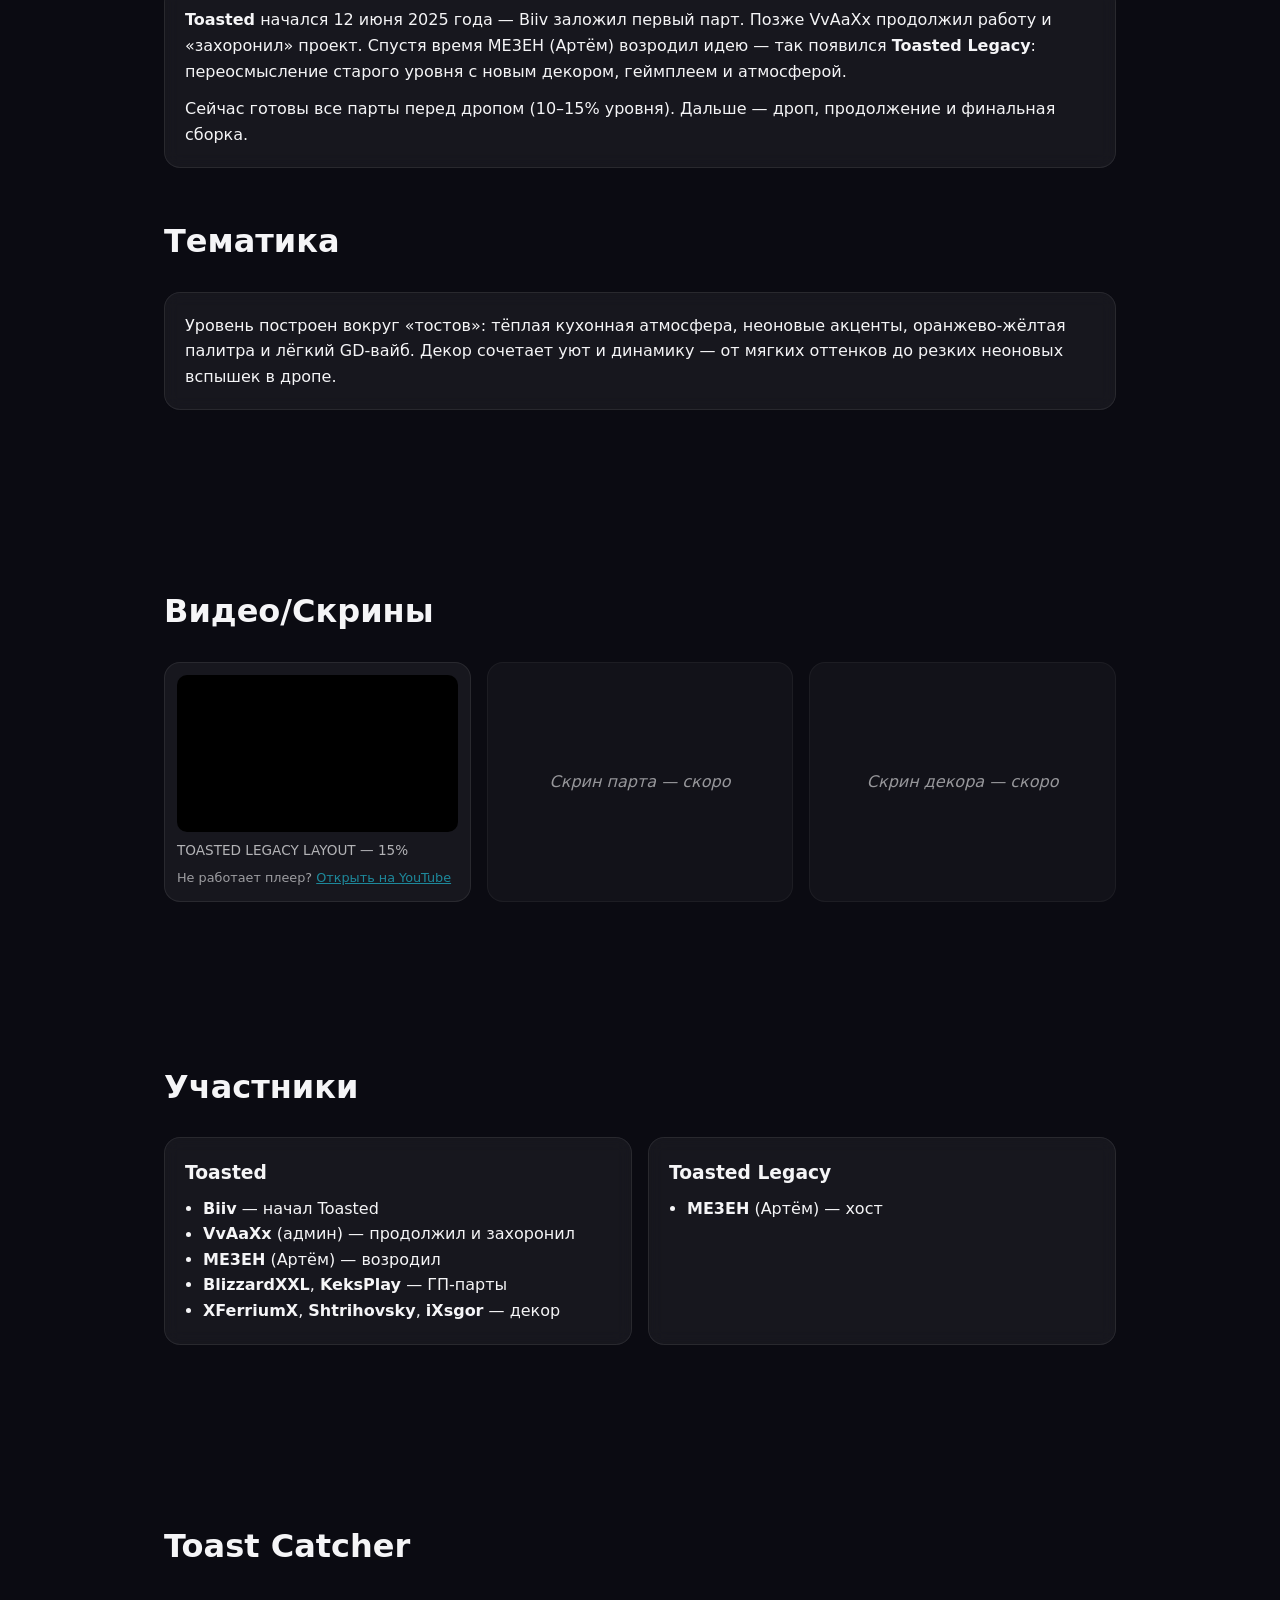
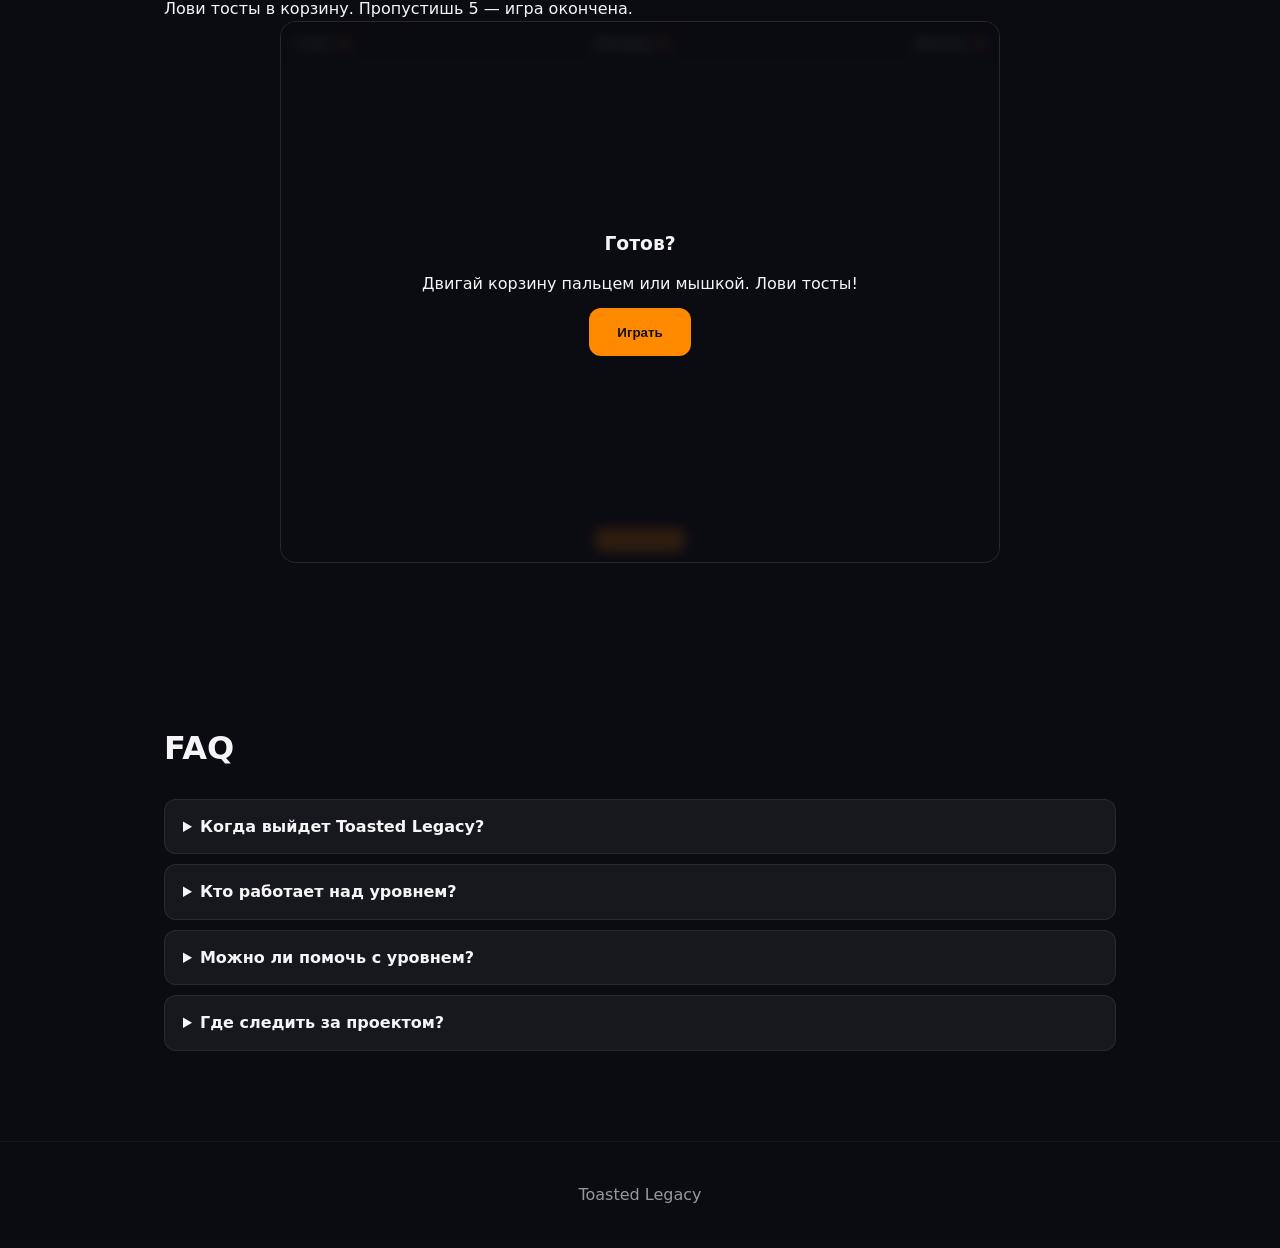
==== commit 63cc2527: "Update index.html" ====
--- a/index.html
+++ b/index.html
@@ -66,9 +66,18 @@
   <div class="media-grid">
     <div class="media-card">
       <div class="video-embed">
-        <iframe src="https://www.youtube.com/embed/5yPU29pTQDA" title="Toasted Legacy" allowfullscreen loading="lazy"></iframe>
+        <iframe
+          src="https://www.youtube-nocookie.com/embed/5yPU29pTQDA"
+          title="TOASTED LEGACY LAYOUT - 15%"
+          allow="accelerometer; autoplay; clipboard-write; encrypted-media; gyroscope; picture-in-picture; web-share"
+          referrerpolicy="strict-origin-when-cross-origin"
+          allowfullscreen>
+        </iframe>
       </div>
-      <p>Превью уровня</p>
+      <p>TOASTED LEGACY LAYOUT — 15%</p>
+      <p style="margin-top:6px;font-size:.8rem;opacity:.6">
+        Не работает плеер? <a href="https://youtu.be/5yPU29pTQDA" target="_blank" rel="noopener" style="color:var(--cyan)">Открыть на YouTube</a>
+      </p>
     </div>
     <div class="media-card placeholder">Скрин парта — скоро</div>
     <div class="media-card placeholder">Скрин декора — скоро</div>
@@ -129,4 +138,4 @@
 
 <script src="script.js"></script>
 </body>
-        </html>
+          </html>
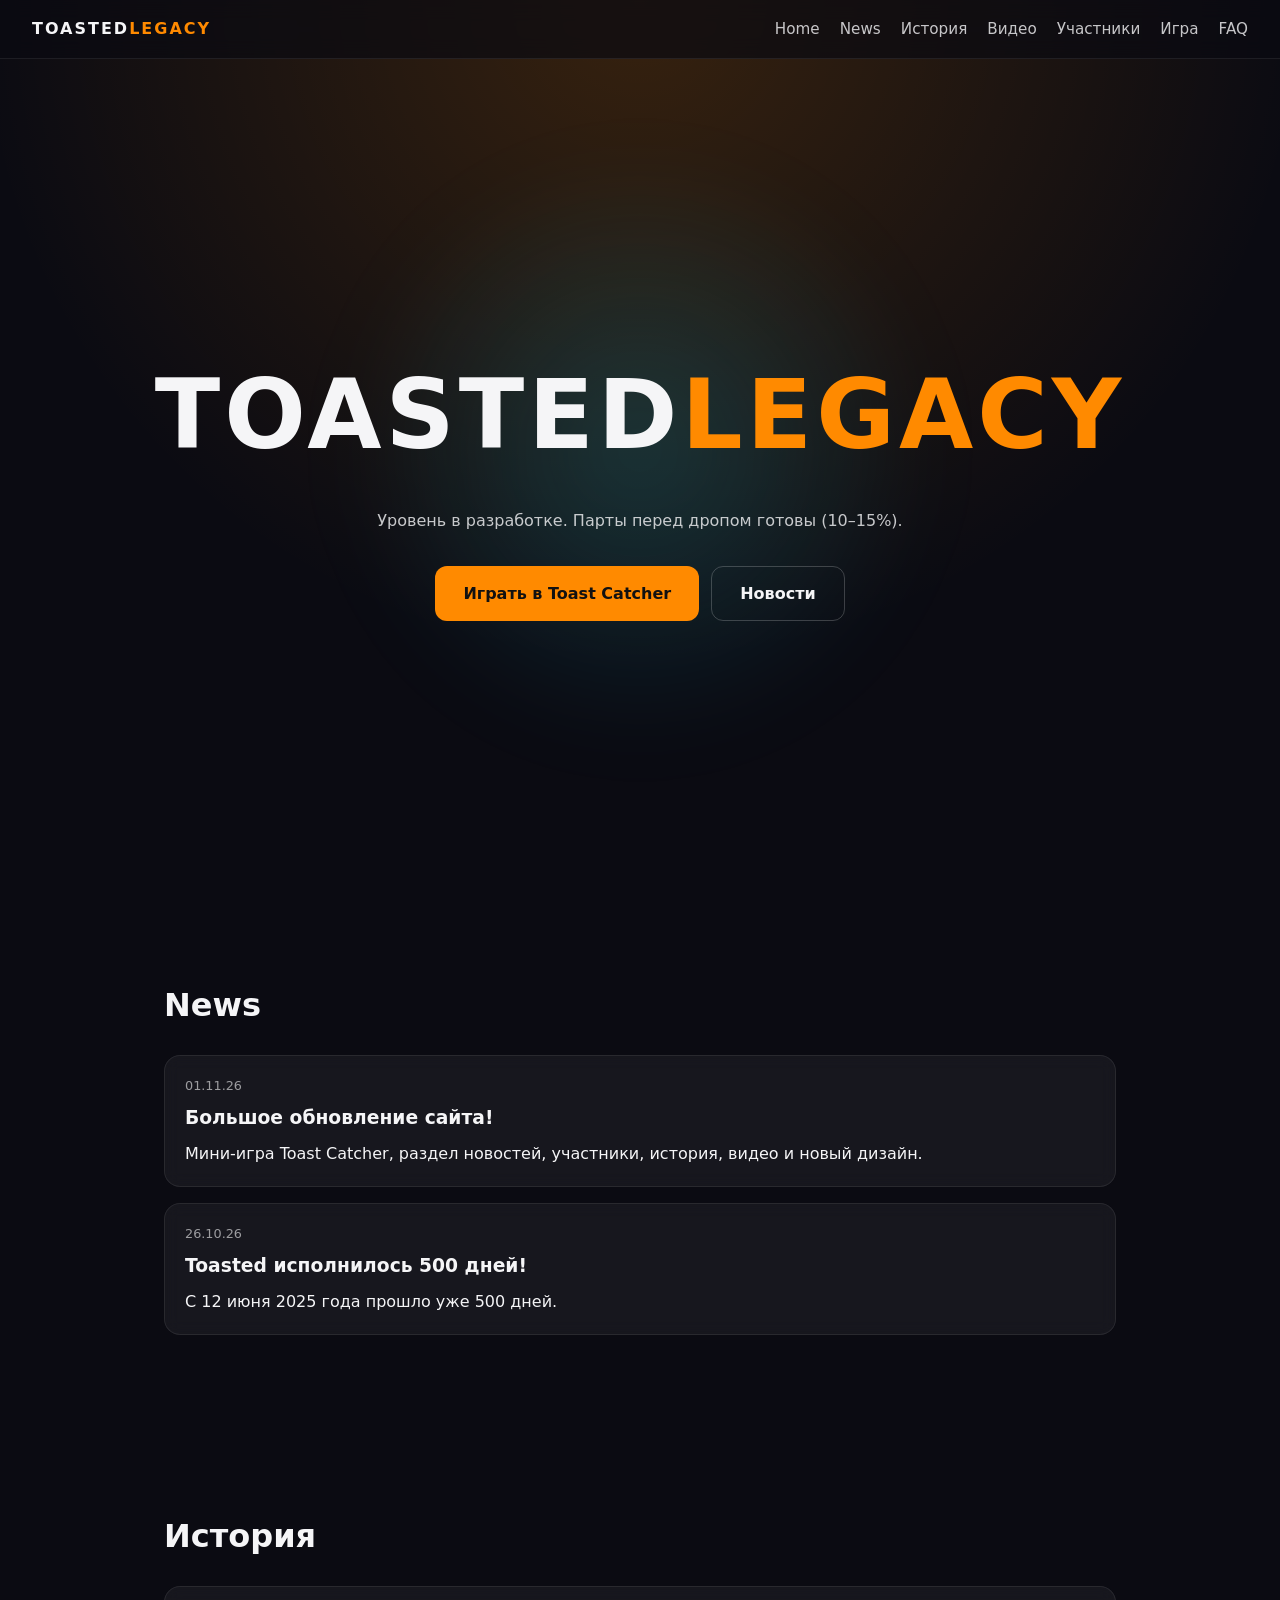
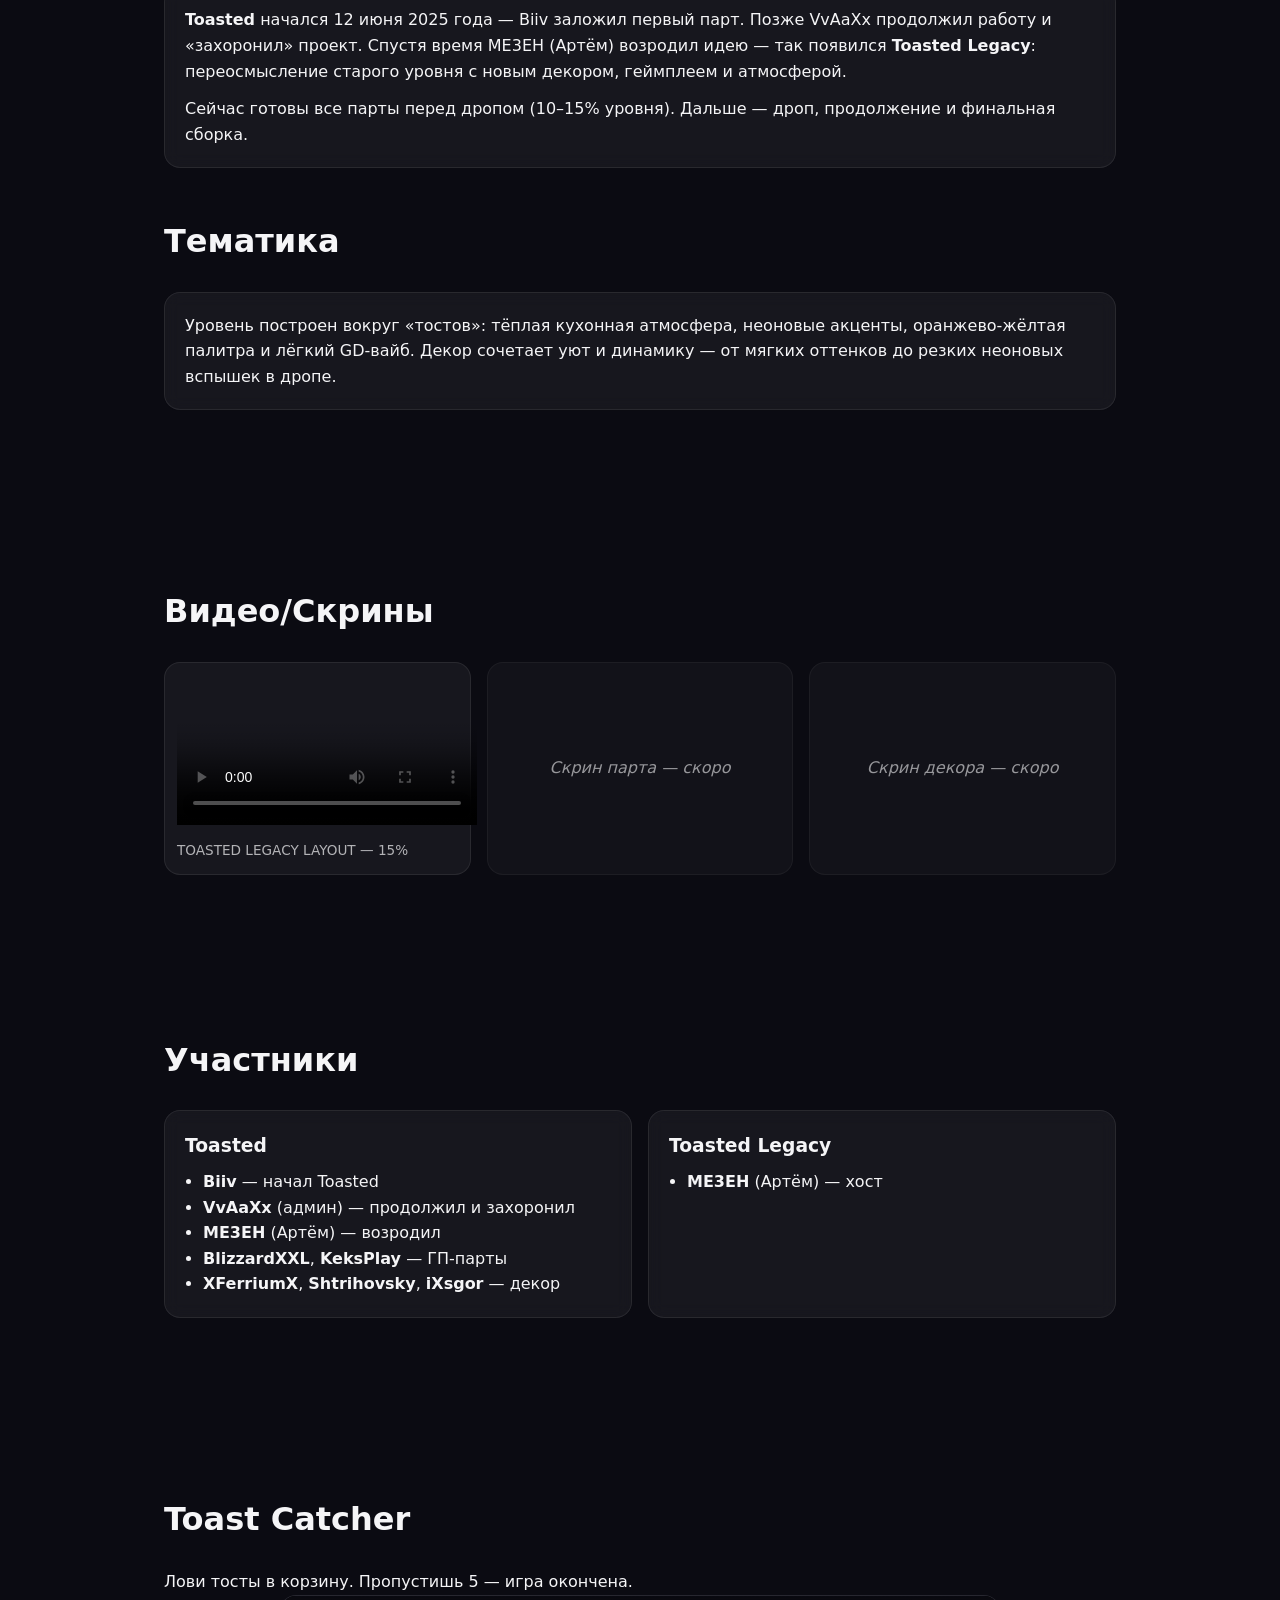
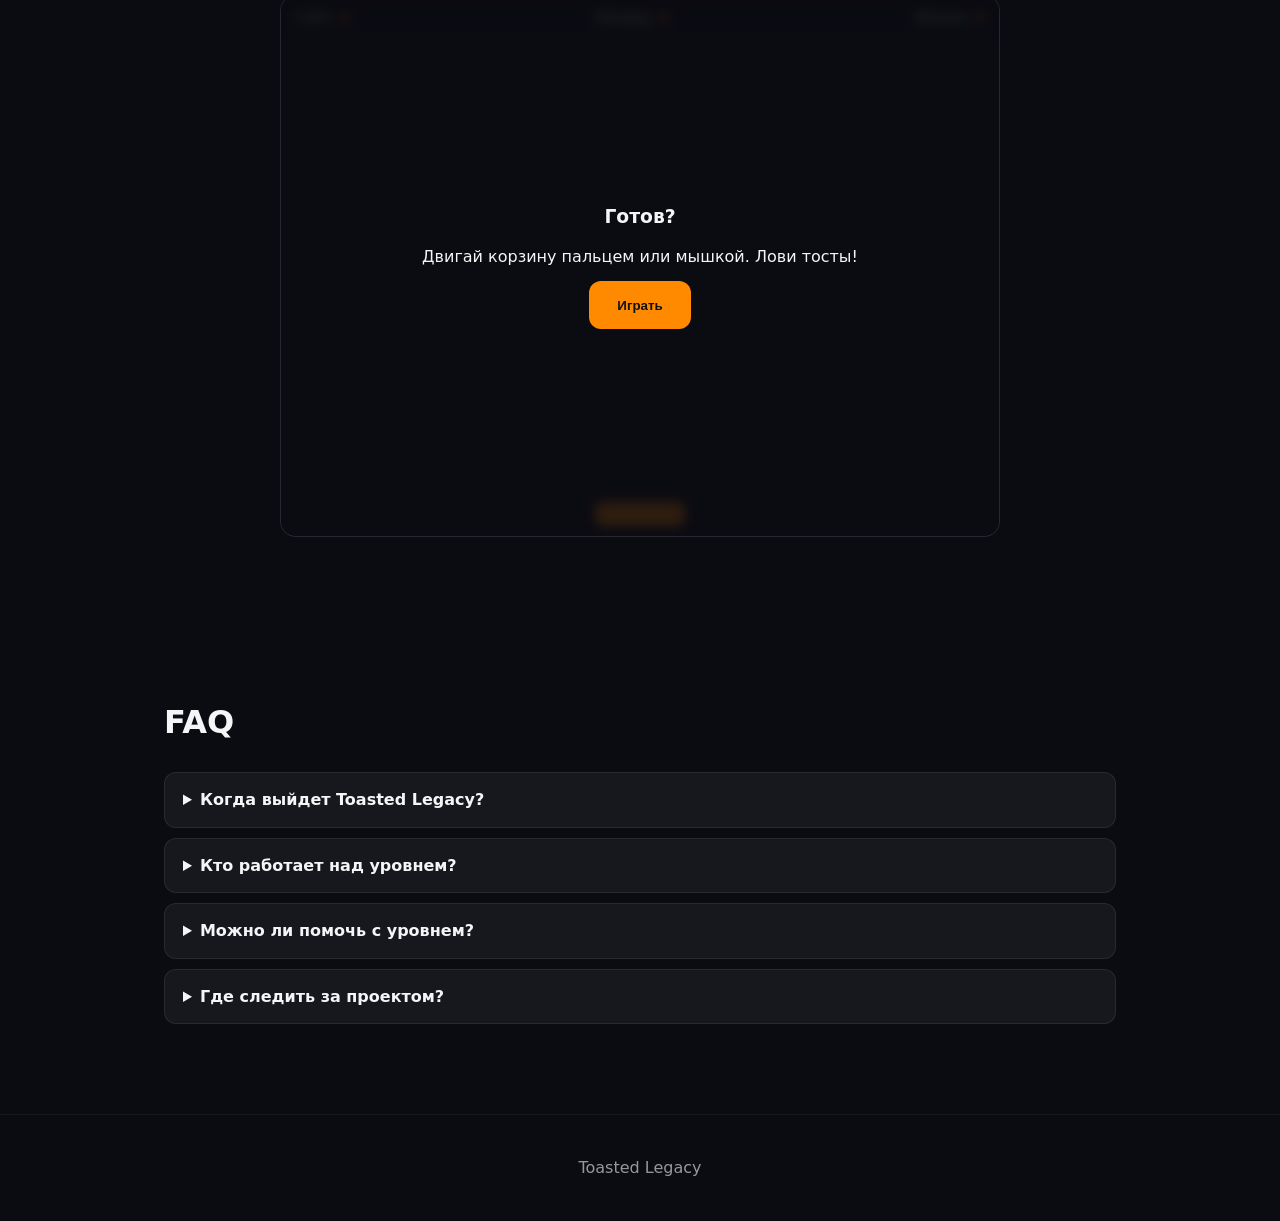
==== commit cbdcbad9: "Update index.html" ====
--- a/index.html
+++ b/index.html
@@ -65,19 +65,16 @@
   <h2>Видео/Скрины</h2>
   <div class="media-grid">
     <div class="media-card">
-      <div class="video-embed">
-        <iframe
-          src="https://www.youtube-nocookie.com/embed/5yPU29pTQDA"
-          title="TOASTED LEGACY LAYOUT - 15%"
-          allow="accelerometer; autoplay; clipboard-write; encrypted-media; gyroscope; picture-in-picture; web-share"
-          referrerpolicy="strict-origin-when-cross-origin"
-          allowfullscreen>
-        </iframe>
+      <div class="video-local">
+        <video
+          src="media/preview15.mp4"
+          poster="media/poster15.jpg"
+          preload="metadata"
+          playsinline
+          controls>
+        </video>
       </div>
       <p>TOASTED LEGACY LAYOUT — 15%</p>
-      <p style="margin-top:6px;font-size:.8rem;opacity:.6">
-        Не работает плеер? <a href="https://youtu.be/5yPU29pTQDA" target="_blank" rel="noopener" style="color:var(--cyan)">Открыть на YouTube</a>
-      </p>
     </div>
     <div class="media-card placeholder">Скрин парта — скоро</div>
     <div class="media-card placeholder">Скрин декора — скоро</div>
@@ -138,4 +135,4 @@
 
 <script src="script.js"></script>
 </body>
-          </html>
+  </html>
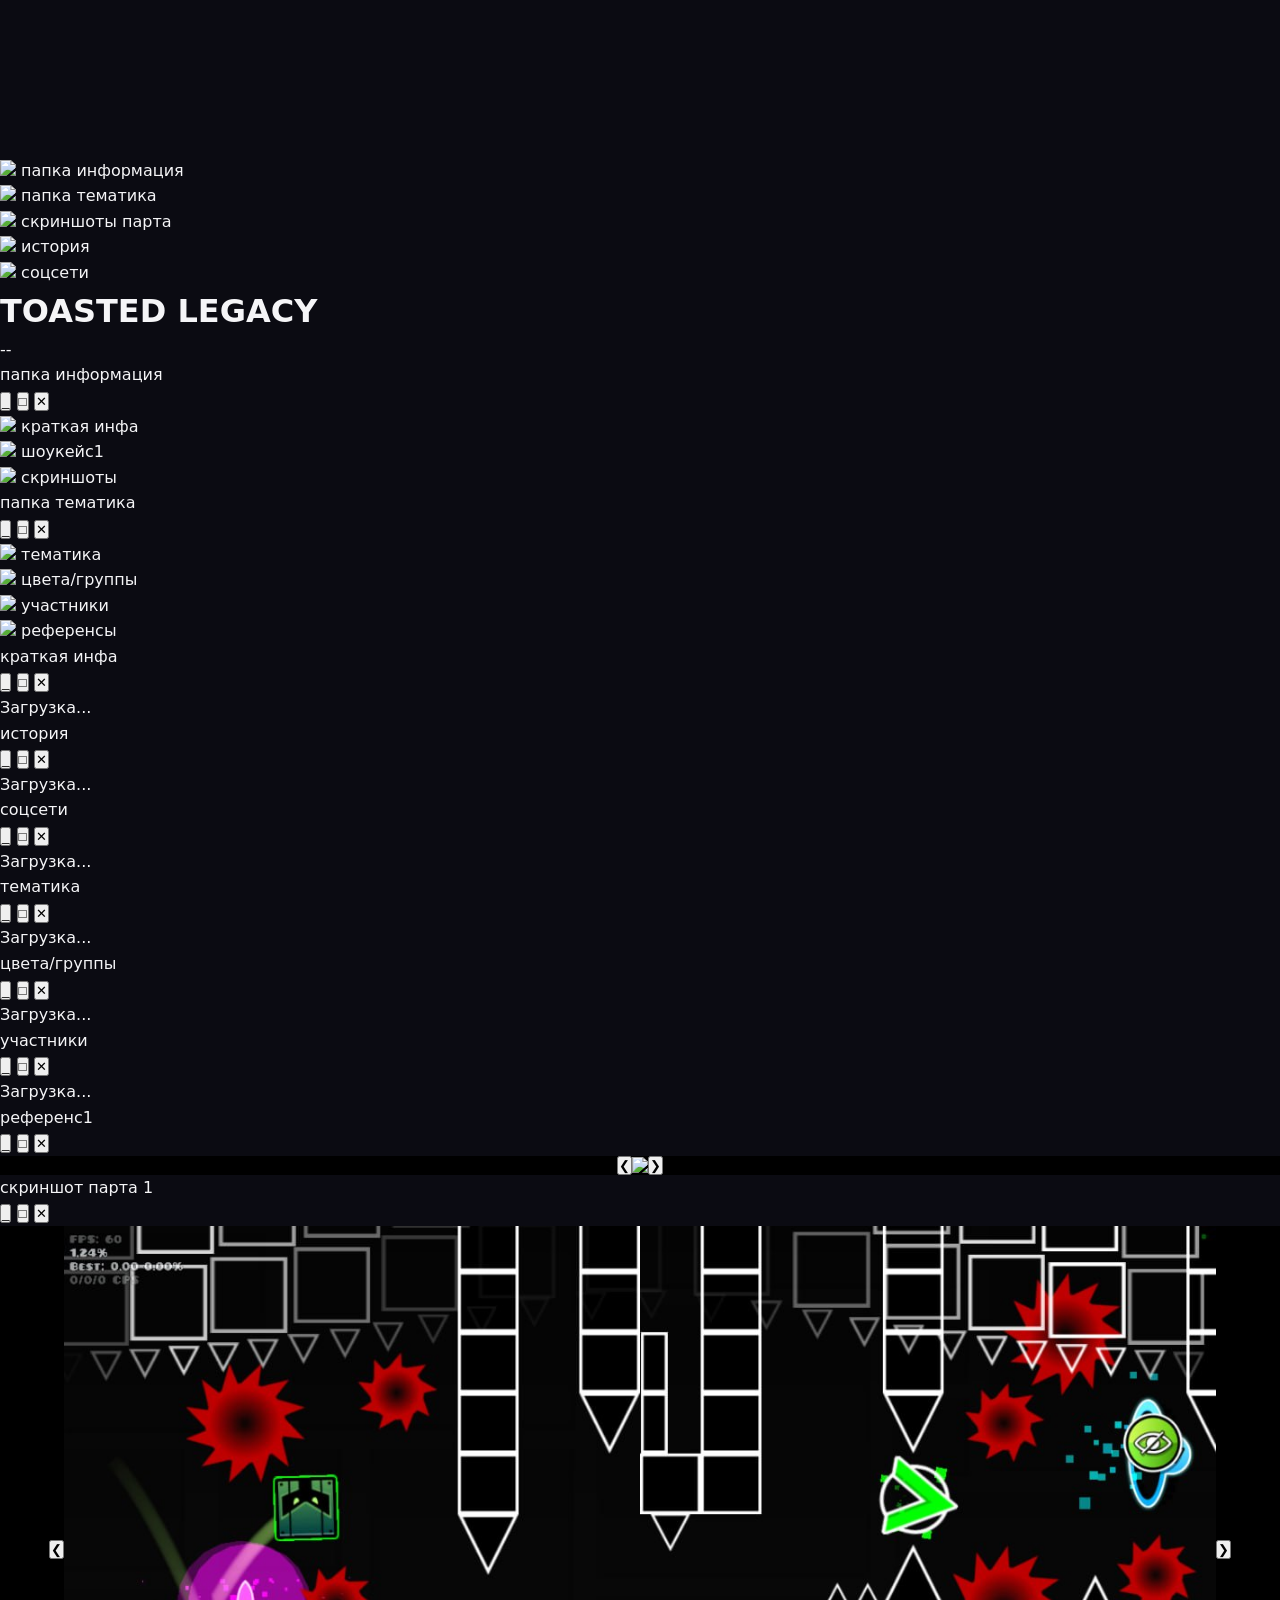
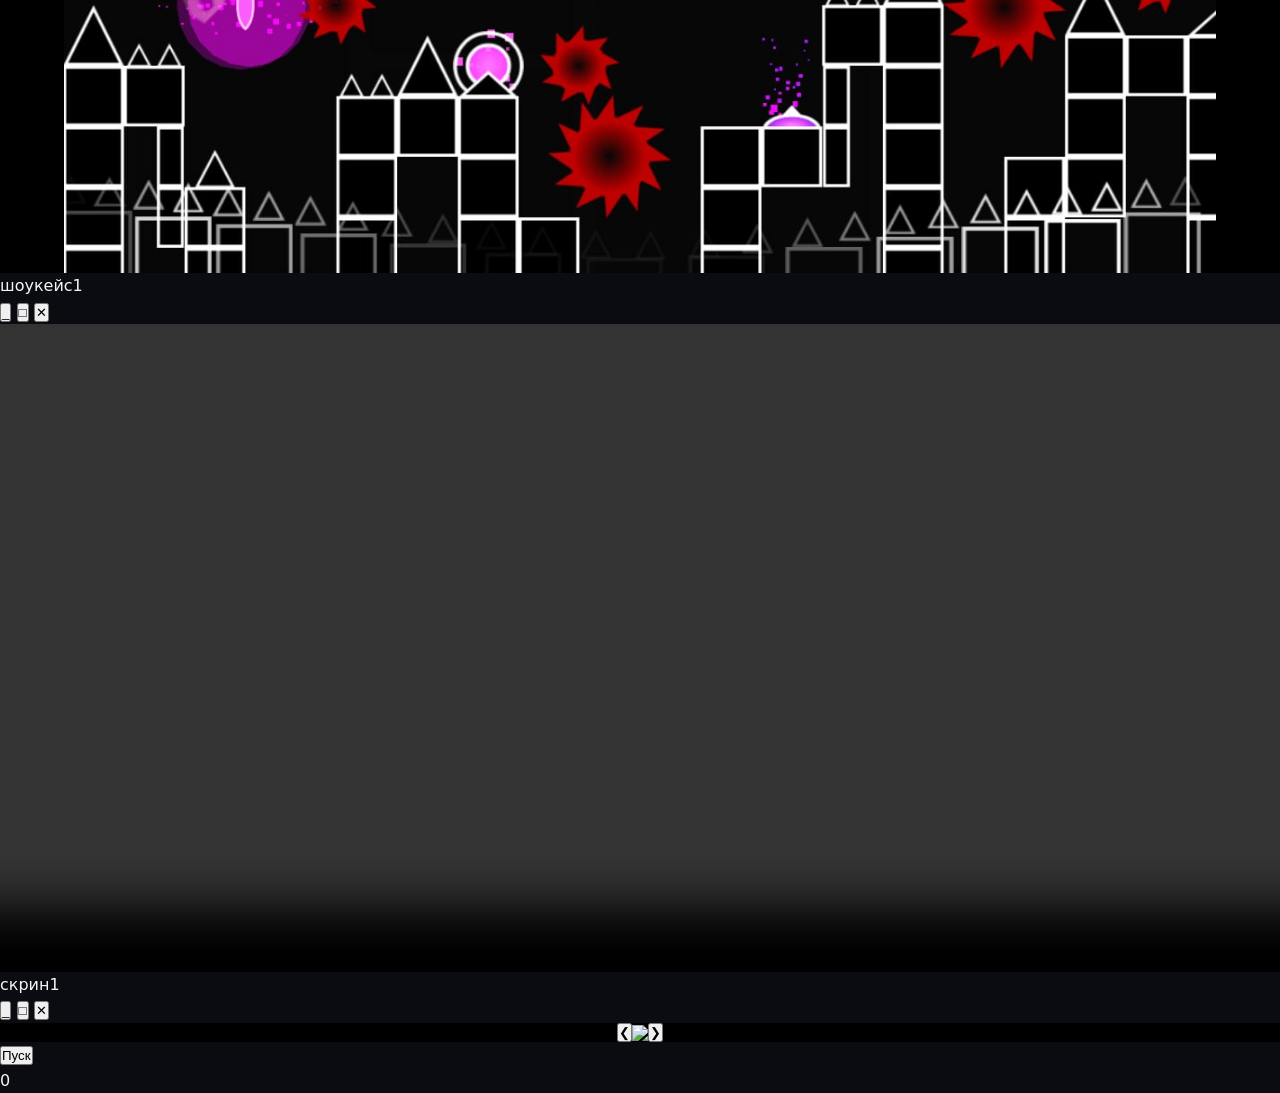
==== commit edeff027: "Update index.html" ====
--- a/index.html
+++ b/index.html
@@ -1,138 +1,267 @@
 <!DOCTYPE html>
 <html lang="ru">
 <head>
-<meta charset="UTF-8">
-<meta name="viewport" content="width=device-width, initial-scale=1.0, viewport-fit=cover">
-<title>Toasted Legacy</title>
-<link rel="stylesheet" href="style.css">
+    <meta charset="UTF-8">
+    <meta name="viewport" content="width=device-width, initial-scale=1.0">
+    <title>Toasted Legacy</title>
+    <link rel="stylesheet" href="style.css">
 </head>
 <body>
 
-<nav class="navbar">
-  <a class="logo" href="#home">TOASTED<span>LEGACY</span></a>
-  <button class="burger" id="burger" aria-label="Меню" aria-expanded="false">
-    <span></span><span></span><span></span>
-  </button>
-  <ul class="nav-links" id="navLinks">
-    <li><a href="#home">Home</a></li>
-    <li><a href="#news">News</a></li>
-    <li><a href="#history">История</a></li>
-    <li><a href="#media">Видео</a></li>
-    <li><a href="#members">Участники</a></li>
-    <li><a href="#game">Игра</a></li>
-    <li><a href="#faq">FAQ</a></li>
-  </ul>
-</nav>
-
-<header id="home" class="hero">
-  <div class="hero-glow" id="heroGlow"></div>
-  <h1>TOASTED<span>LEGACY</span></h1>
-  <p>Уровень в разработке. Парты перед дропом готовы (10–15%).</p>
-  <div class="hero-buttons">
-    <a class="btn primary" href="#game">Играть в Toast Catcher</a>
-    <a class="btn ghost" href="#news">Новости</a>
-  </div>
-</header>
-
-<section id="news" class="section">
-  <h2>News</h2>
-  <article class="card">
-    <time>01.11.26</time>
-    <h3>Большое обновление сайта!</h3>
-    <p>Мини-игра Toast Catcher, раздел новостей, участники, история, видео и новый дизайн.</p>
-  </article>
-  <article class="card">
-    <time>26.10.26</time>
-    <h3>Toasted исполнилось 500 дней!</h3>
-    <p>С 12 июня 2025 года прошло уже 500 дней.</p>
-  </article>
-</section>
-
-<section id="history" class="section">
-  <h2>История</h2>
-  <div class="card">
-    <p><b>Toasted</b> начался 12 июня 2025 года — Biiv заложил первый парт. Позже VvAaXx продолжил работу и «захоронил» проект. Спустя время ME3EH (Артём) возродил идею — так появился <b>Toasted Legacy</b>: переосмысление старого уровня с новым декором, геймплеем и атмосферой.</p>
-    <p>Сейчас готовы все парты перед дропом (10–15% уровня). Дальше — дроп, продолжение и финальная сборка.</p>
-  </div>
-
-  <h2 style="margin-top:48px">Тематика</h2>
-  <div class="card">
-    <p>Уровень построен вокруг «тостов»: тёплая кухонная атмосфера, неоновые акценты, оранжево-жёлтая палитра и лёгкий GD-вайб. Декор сочетает уют и динамику — от мягких оттенков до резких неоновых вспышек в дропе.</p>
-  </div>
-</section>
-
-<section id="media" class="section">
-  <h2>Видео/Скрины</h2>
-  <div class="media-grid">
-    <div class="media-card">
-      <div class="video-local">
-        <video
-          src="media/preview15.mp4"
-          poster="media/poster15.jpg"
-          preload="metadata"
-          playsinline
-          controls>
-        </video>
-      </div>
-      <p>TOASTED LEGACY LAYOUT — 15%</p>
+    <!-- РАБОЧИЙ СТОЛ -->
+    <div id="desktop">
+        
+        <!-- ОБОИ -->
+        <div class="wallpaper">
+            <video autoplay muted playsinline id="bg-video-local">
+                <source src="media/video1TL.mp4" type="video/mp4">
+            </video>
+        </div>
+
+        <!-- ИКОНКИ НА РАБОЧЕМ СТОЛЕ -->
+        <div class="desktop-icons">
+            <div class="icon" onclick="openFolder('infoFolder', 'папка информация')">
+                <img src="https://img.icons8.com/color/96/folder-invoices--v1.png" class="icon-img">
+                <span>папка информация</span>
+            </div>
+            <div class="icon" onclick="openFolder('themeFolder', 'папка тематика')">
+                <img src="https://img.icons8.com/color/96/folder-invoices--v1.png" class="icon-img">
+                <span>папка тематика</span>
+            </div>
+            <div class="icon" onclick="openWindow('partScreenshots', 'скриншоты парта')">
+                <img src="https://img.icons8.com/color/96/image-file.png" class="icon-img">
+                <span>скриншоты парта</span>
+            </div>
+        </div>
+
+        <!-- ДОПОЛНИТЕЛЬНЫЕ ФАЙЛЫ -->
+        <div class="desktop-files">
+            <div class="icon" onclick="openWindow('historyFile', 'история')">
+                <img src="https://img.icons8.com/color/96/document--v1.png" class="icon-img">
+                <span>история</span>
+            </div>
+            <div class="icon" onclick="openWindow('socialsFile', 'соцсети')">
+                <img src="https://img.icons8.com/color/96/document--v1.png" class="icon-img">
+                <span>соцсети</span>
+            </div>
+        </div>
+
+        <!-- ЦЕНТР -->
+        <div class="desktop-center">
+            <h1>TOASTED LEGACY</h1>
+            <div id="splash">--</div>
+        </div>
+
+        <!-- ОКНО: ПАПКА "ИНФОРМАЦИЯ" -->
+        <div id="infoFolder" class="window hidden">
+            <div class="window-header">
+                <div class="window-title">папка информация</div>
+                <div class="window-controls">
+                    <button class="min-btn" onclick="minimizeWindow('infoFolder')">_</button>
+                    <button class="max-btn" onclick="toggleMaximize('infoFolder')">□</button>
+                    <button class="close-btn" onclick="closeWindow('infoFolder')">✕</button>
+                </div>
+            </div>
+            <div class="window-content folder-icons">
+                <div class="icon" onclick="openWindow('fileFolder', 'краткая инфа')">
+                    <img src="https://img.icons8.com/color/96/document--v1.png" class="icon-img">
+                    <span>краткая инфа</span>
+                </div>
+                <div class="icon" onclick="openWindow('videoFolder', 'шоукейс1')">
+                    <img src="https://img.icons8.com/color/96/video-file.png" class="icon-img">
+                    <span>шоукейс1</span>
+                </div>
+                <div class="icon" onclick="openWindow('screenshotFolder', 'скриншоты')">
+                    <img src="https://img.icons8.com/color/96/image-file.png" class="icon-img">
+                    <span>скриншоты</span>
+                </div>
+            </div>
+        </div>
+
+        <!-- ОКНО: ПАПКА "ТЕМАТИКА" -->
+        <div id="themeFolder" class="window hidden">
+            <div class="window-header">
+                <div class="window-title">папка тематика</div>
+                <div class="window-controls">
+                    <button class="min-btn" onclick="minimizeWindow('themeFolder')">_</button>
+                    <button class="max-btn" onclick="toggleMaximize('themeFolder')">□</button>
+                    <button class="close-btn" onclick="closeWindow('themeFolder')">✕</button>
+                </div>
+            </div>
+            <div class="window-content folder-icons">
+                <div class="icon" onclick="openWindow('themeFile', 'тематика')">
+                    <img src="https://img.icons8.com/color/96/document--v1.png" class="icon-img">
+                    <span>тематика</span>
+                </div>
+                <div class="icon" onclick="openWindow('colorsGroupsFile', 'цвета/группы')">
+                    <img src="https://img.icons8.com/color/96/document--v1.png" class="icon-img">
+                    <span>цвета/группы</span>
+                </div>
+                <div class="icon" onclick="openWindow('participantsFile', 'участники')">
+                    <img src="https://img.icons8.com/color/96/document--v1.png" class="icon-img">
+                    <span>участники</span>
+                </div>
+                <div class="icon" onclick="openWindow('referenceFolder', 'референсы')">
+                    <img src="https://img.icons8.com/color/96/image-file.png" class="icon-img">
+                    <span>референсы</span>
+                </div>
+            </div>
+        </div>
+
+        <!-- ОКНА ФАЙЛОВ (ТЕКСТ) -->
+        <div id="fileFolder" class="window windowed hidden">
+            <div class="window-header">
+                <div class="window-title">краткая инфа</div>
+                <div class="window-controls">
+                    <button class="min-btn" onclick="minimizeWindow('fileFolder')">_</button>
+                    <button class="max-btn" onclick="toggleMaximize('fileFolder')">□</button>
+                    <button class="close-btn" onclick="closeWindow('fileFolder')">✕</button>
+                </div>
+            </div>
+            <div class="window-content" id="textContent">Загрузка...</div>
+        </div>
+
+        <div id="historyFile" class="window windowed hidden">
+            <div class="window-header">
+                <div class="window-title">история</div>
+                <div class="window-controls">
+                    <button class="min-btn" onclick="minimizeWindow('historyFile')">_</button>
+                    <button class="max-btn" onclick="toggleMaximize('historyFile')">□</button>
+                    <button class="close-btn" onclick="closeWindow('historyFile')">✕</button>
+                </div>
+            </div>
+            <div class="window-content" id="historyContent">Загрузка...</div>
+        </div>
+
+        <div id="socialsFile" class="window windowed hidden">
+            <div class="window-header">
+                <div class="window-title">соцсети</div>
+                <div class="window-controls">
+                    <button class="min-btn" onclick="minimizeWindow('socialsFile')">_</button>
+                    <button class="max-btn" onclick="toggleMaximize('socialsFile')">□</button>
+                    <button class="close-btn" onclick="closeWindow('socialsFile')">✕</button>
+                </div>
+            </div>
+            <div class="window-content" id="socialsContent">Загрузка...</div>
+        </div>
+
+        <div id="themeFile" class="window windowed hidden">
+            <div class="window-header">
+                <div class="window-title">тематика</div>
+                <div class="window-controls">
+                    <button class="min-btn" onclick="minimizeWindow('themeFile')">_</button>
+                    <button class="max-btn" onclick="toggleMaximize('themeFile')">□</button>
+                    <button class="close-btn" onclick="closeWindow('themeFile')">✕</button>
+                </div>
+            </div>
+            <div class="window-content" id="themeContent">Загрузка...</div>
+        </div>
+
+        <div id="colorsGroupsFile" class="window windowed hidden">
+            <div class="window-header">
+                <div class="window-title">цвета/группы</div>
+                <div class="window-controls">
+                    <button class="min-btn" onclick="minimizeWindow('colorsGroupsFile')">_</button>
+                    <button class="max-btn" onclick="toggleMaximize('colorsGroupsFile')">□</button>
+                    <button class="close-btn" onclick="closeWindow('colorsGroupsFile')">✕</button>
+                </div>
+            </div>
+            <div class="window-content" id="colorsGroupsContent">Загрузка...</div>
+        </div>
+
+        <div id="participantsFile" class="window windowed hidden">
+            <div class="window-header">
+                <div class="window-title">участники</div>
+                <div class="window-controls">
+                    <button class="min-btn" onclick="minimizeWindow('participantsFile')">_</button>
+                    <button class="max-btn" onclick="toggleMaximize('participantsFile')">□</button>
+                    <button class="close-btn" onclick="closeWindow('participantsFile')">✕</button>
+                </div>
+            </div>
+            <div class="window-content" id="participantsContent">Загрузка...</div>
+        </div>
+
+        <!-- ОКНО: РЕФЕРЕНСЫ -->
+        <div id="referenceFolder" class="window windowed hidden">
+            <div class="window-header">
+                <div class="window-title" id="referenceTitle">референс1</div>
+                <div class="window-controls">
+                    <button class="min-btn" onclick="minimizeWindow('referenceFolder')">_</button>
+                    <button class="max-btn" onclick="toggleMaximize('referenceFolder')">□</button>
+                    <button class="close-btn" onclick="closeWindow('referenceFolder')">✕</button>
+                </div>
+            </div>
+            <div class="window-content" style="padding: 0; background: #000; position: relative; display: flex; justify-content: center; align-items: center;">
+                <button class="carousel-arrow left" onclick="prevReference()">❮</button>
+                <img id="main-reference" src="media/refer1TL.png" style="max-width: 90%; max-height: 90%; object-fit: contain;">
+                <button class="carousel-arrow right" onclick="nextReference()">❯</button>
+            </div>
+        </div>
+
+        <!-- НОВОЕ ОКНО: СКРИНШОТЫ ПАРТА -->
+        <div id="partScreenshots" class="window windowed hidden">
+            <div class="window-header">
+                <div class="window-title" id="partTitle">скриншот парта 1</div>
+                <div class="window-controls">
+                    <button class="min-btn" onclick="minimizeWindow('partScreenshots')">_</button>
+                    <button class="max-btn" onclick="toggleMaximize('partScreenshots')">□</button>
+                    <button class="close-btn" onclick="closeWindow('partScreenshots')">✕</button>
+                </div>
+            </div>
+            <div class="window-content" style="padding: 0; background: #000; position: relative; display: flex; justify-content: center; align-items: center;">
+                <button class="carousel-arrow left" onclick="prevPartScreenshot()">❮</button>
+                <img id="main-part-screenshot" src="media/screenshot1.jpg" style="max-width: 90%; max-height: 90%; object-fit: contain;">
+                <button class="carousel-arrow right" onclick="nextPartScreenshot()">❯</button>
+            </div>
+        </div>
+
+        <!-- ОКНО: ВИДЕО -->
+        <div id="videoFolder" class="window windowed hidden">
+            <div class="window-header">
+                <div class="window-title">шоукейс1</div>
+                <div class="window-controls">
+                    <button class="min-btn" onclick="minimizeWindow('videoFolder')">_</button>
+                    <button class="max-btn" onclick="toggleMaximize('videoFolder')">□</button>
+                    <button class="close-btn" onclick="closeWindow('videoFolder')">✕</button>
+                </div>
+            </div>
+            <div class="window-content" style="padding: 0; background: #000;">
+                <video controls style="width: 100%; height: 100%;" id="videoPlayer">
+                    <source src="media/video1TL.mp4" type="video/mp4">
+                </video>
+            </div>
+        </div>
+
+        <!-- ОКНО: СКРИНШОТЫ (основные) -->
+        <div id="screenshotFolder" class="window windowed hidden">
+            <div class="window-header">
+                <div class="window-title" id="screenshotTitle">скрин1</div>
+                <div class="window-controls">
+                    <button class="min-btn" onclick="minimizeWindow('screenshotFolder')">_</button>
+                    <button class="max-btn" onclick="toggleMaximize('screenshotFolder')">□</button>
+                    <button class="close-btn" onclick="closeWindow('screenshotFolder')">✕</button>
+                </div>
+            </div>
+            <div class="window-content" style="padding: 0; background: #000; position: relative; display: flex; justify-content: center; align-items: center;">
+                <button class="carousel-arrow left" onclick="prevScreenshot()">❮</button>
+                <img id="main-screenshot" src="media/image1TL.jpg" style="max-width: 90%; max-height: 90%; object-fit: contain;">
+                <button class="carousel-arrow right" onclick="nextScreenshot()">❯</button>
+            </div>
+        </div>
+
     </div>
-    <div class="media-card placeholder">Скрин парта — скоро</div>
-    <div class="media-card placeholder">Скрин декора — скоро</div>
-  </div>
-</section>
-
-<section id="members" class="section">
-  <h2>Участники</h2>
-  <div class="members-grid">
-    <div class="card">
-      <h3>Toasted</h3>
-      <ul>
-        <li><b>Biiv</b> — начал Toasted</li>
-        <li><b>VvAaXx</b> (админ) — продолжил и захоронил</li>
-        <li><b>ME3EH</b> (Артём) — возродил</li>
-        <li><b>BlizzardXXL</b>, <b>KeksPlay</b> — ГП-парты</li>
-        <li><b>XFerriumX</b>, <b>Shtrihovsky</b>, <b>iXsgor</b> — декор</li>
-      </ul>
+
+    <!-- ПАНЕЛЬ ЗАДАЧ (СЕРАЯ XP) -->
+    <div id="win-taskbar">
+        <button class="start-btn" onclick="alert('Меню Пуск в разработке!')">Пуск</button>
+        <div class="taskbar-apps" id="taskbarApps"></div>
+        <div class="taskbar-tray">
+            <div id="online-counter"><span id="online-count">0</span></div>
+        </div>
     </div>
-    <div class="card">
-      <h3>Toasted Legacy</h3>
-      <ul>
-        <li><b>ME3EH</b> (Артём) — хост</li>
-      </ul>
-    </div>
-  </div>
-</section>
-
-<section id="game" class="section">
-  <h2>Toast Catcher</h2>
-  <p>Лови тосты в корзину. Пропустишь 5 — игра окончена.</p>
-  <div class="game-wrap">
-    <canvas id="toastGame"></canvas>
-    <div class="game-hud">
-      <span>Счёт: <b id="score">0</b></span>
-      <span>Рекорд: <b id="best">0</b></span>
-      <span>Жизни: <b id="lives">5</b></span>
-    </div>
-    <div class="game-overlay" id="overlay">
-      <h3 id="overlayTitle">Готов?</h3>
-      <p id="overlayText">Двигай корзину пальцем или мышкой. Лови тосты!</p>
-      <button class="btn primary" id="startBtn">Играть</button>
-    </div>
-  </div>
-</section>
-
-<section id="faq" class="section">
-  <h2>FAQ</h2>
-  <details><summary>Когда выйдет Toasted Legacy?</summary><p>Пока в разработке — следи за новостями на сайте и в Telegram.</p></details>
-  <details><summary>Кто работает над уровнем?</summary><p>Основной хост — ME3EH (Артём). Участники старого Toasted указаны в разделе «Участники».</p></details>
-  <details><summary>Можно ли помочь с уровнем?</summary><p>Следи за новостями — набор может открыться. Пока можно поддержать проект и играть в Toast Catcher.</p></details>
-  <details><summary>Где следить за проектом?</summary><p>В Telegram-каналах (ссылки в футере) и в разделе News.</p></details>
-</section>
-
-<footer class="footer">
-  <p>Toasted Legacy</p>
-</footer>
-
-<script src="script.js"></script>
+
+    <script src="https://www.gstatic.com/firebasejs/10.7.1/firebase-app-compat.js"></script>
+    <script src="https://www.gstatic.com/firebasejs/10.7.1/firebase-database-compat.js"></script>
+    <script src="script.js"></script>
 </body>
-  </html>
+                      </html>
--- a/style.css
+++ b/style.css
@@ -74,11 +74,15 @@
 .media-grid{display:grid;grid-template-columns:repeat(auto-fit,minmax(260px,1fr));gap:16px}
 .media-card{background:var(--panel);border:1px solid rgba(255,255,255,.08);border-radius:16px;padding:12px}
 .media-card p{font-size:.85rem;opacity:.7;margin-top:8px}
-.video-embed{position:relative;padding-top:56.25%;border-radius:10px;overflow:hidden;background:#000}
-.video-embed iframe{position:absolute;inset:0;width:100%;height:100%;border:0}
 .media-card.placeholder{
   display:flex;align-items:center;justify-content:center;
   min-height:180px;opacity:.6;font-style:italic;
+}
+.video-local{
+  position:relative;border-radius:10px;overflow:hidden;background:#000;
+}
+.video-local video{
+  display:block;width:100%;height:auto;
 }
 
 .game-wrap{
@@ -123,4 +127,4 @@
   .hero-buttons{flex-direction:column;width:100%;max-width:320px}
   .btn{width:100%}
   .section{padding:60px 16px}
-             }
+  }
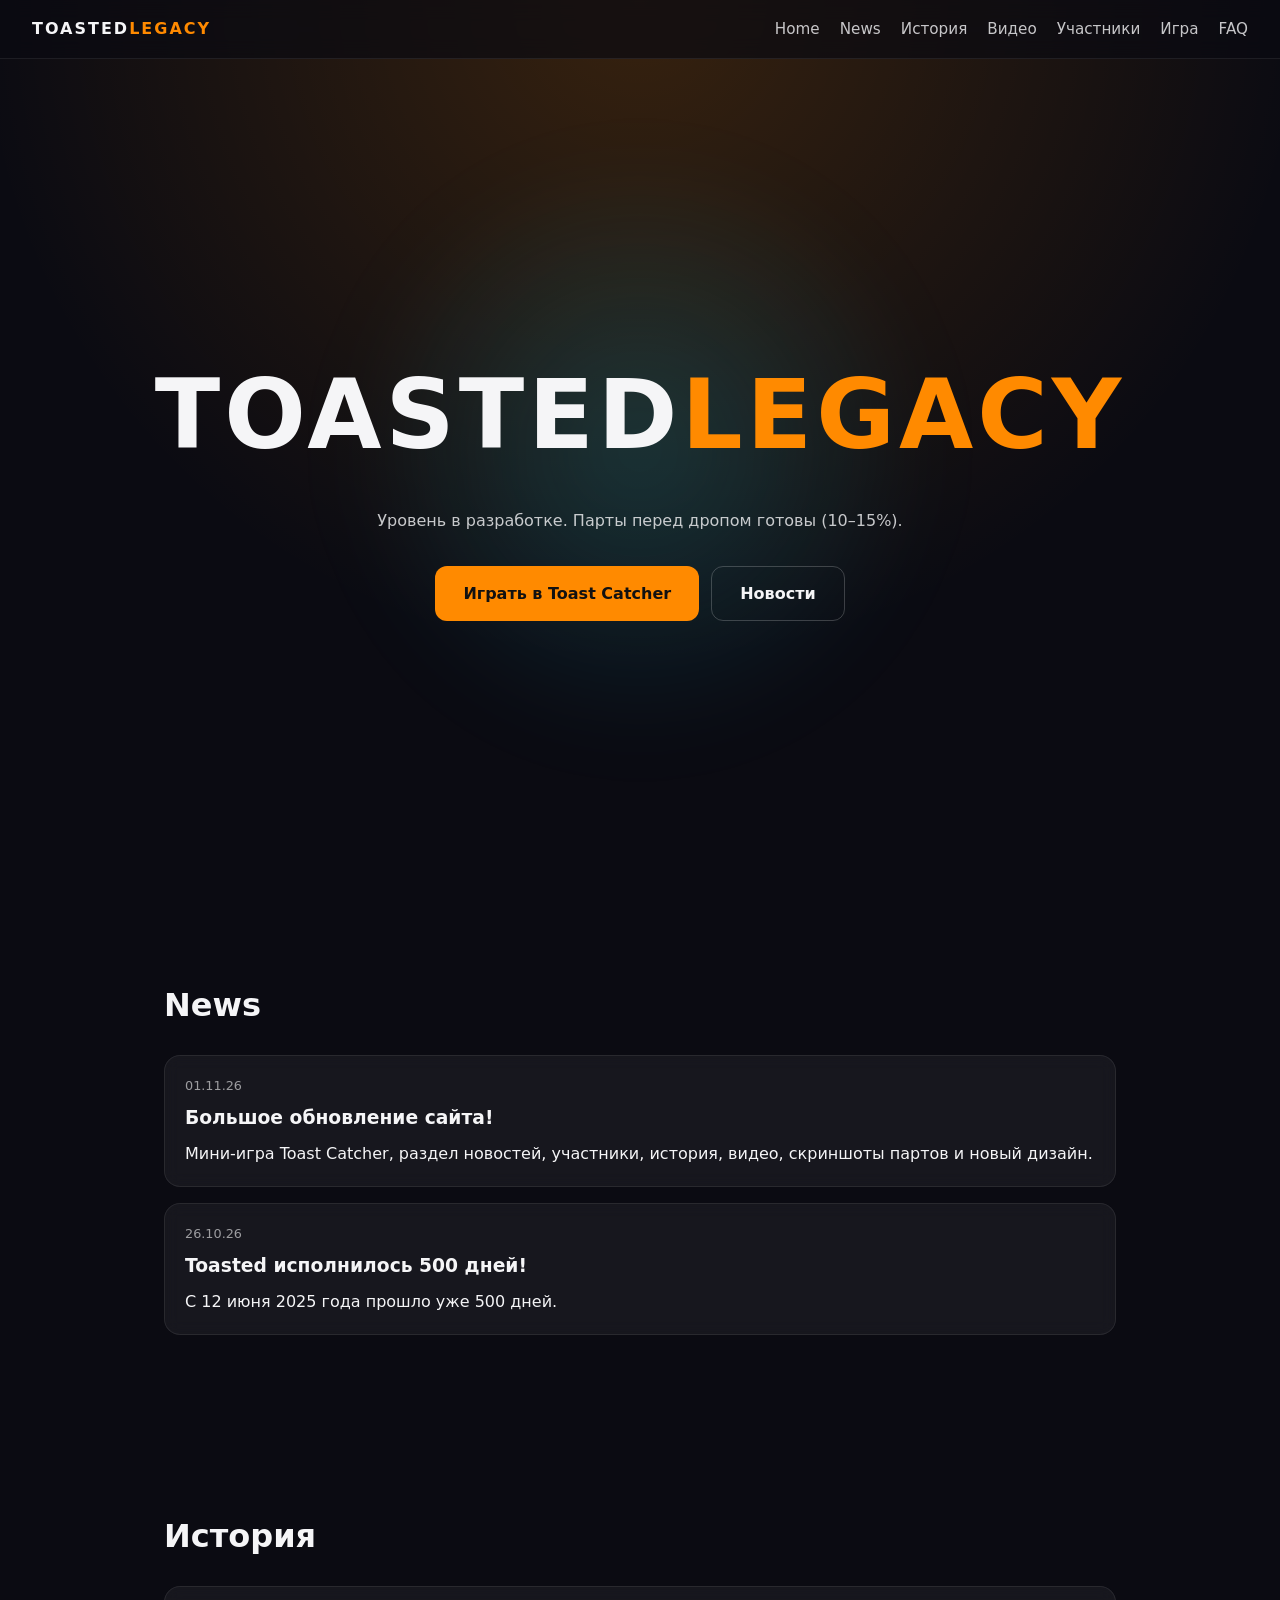
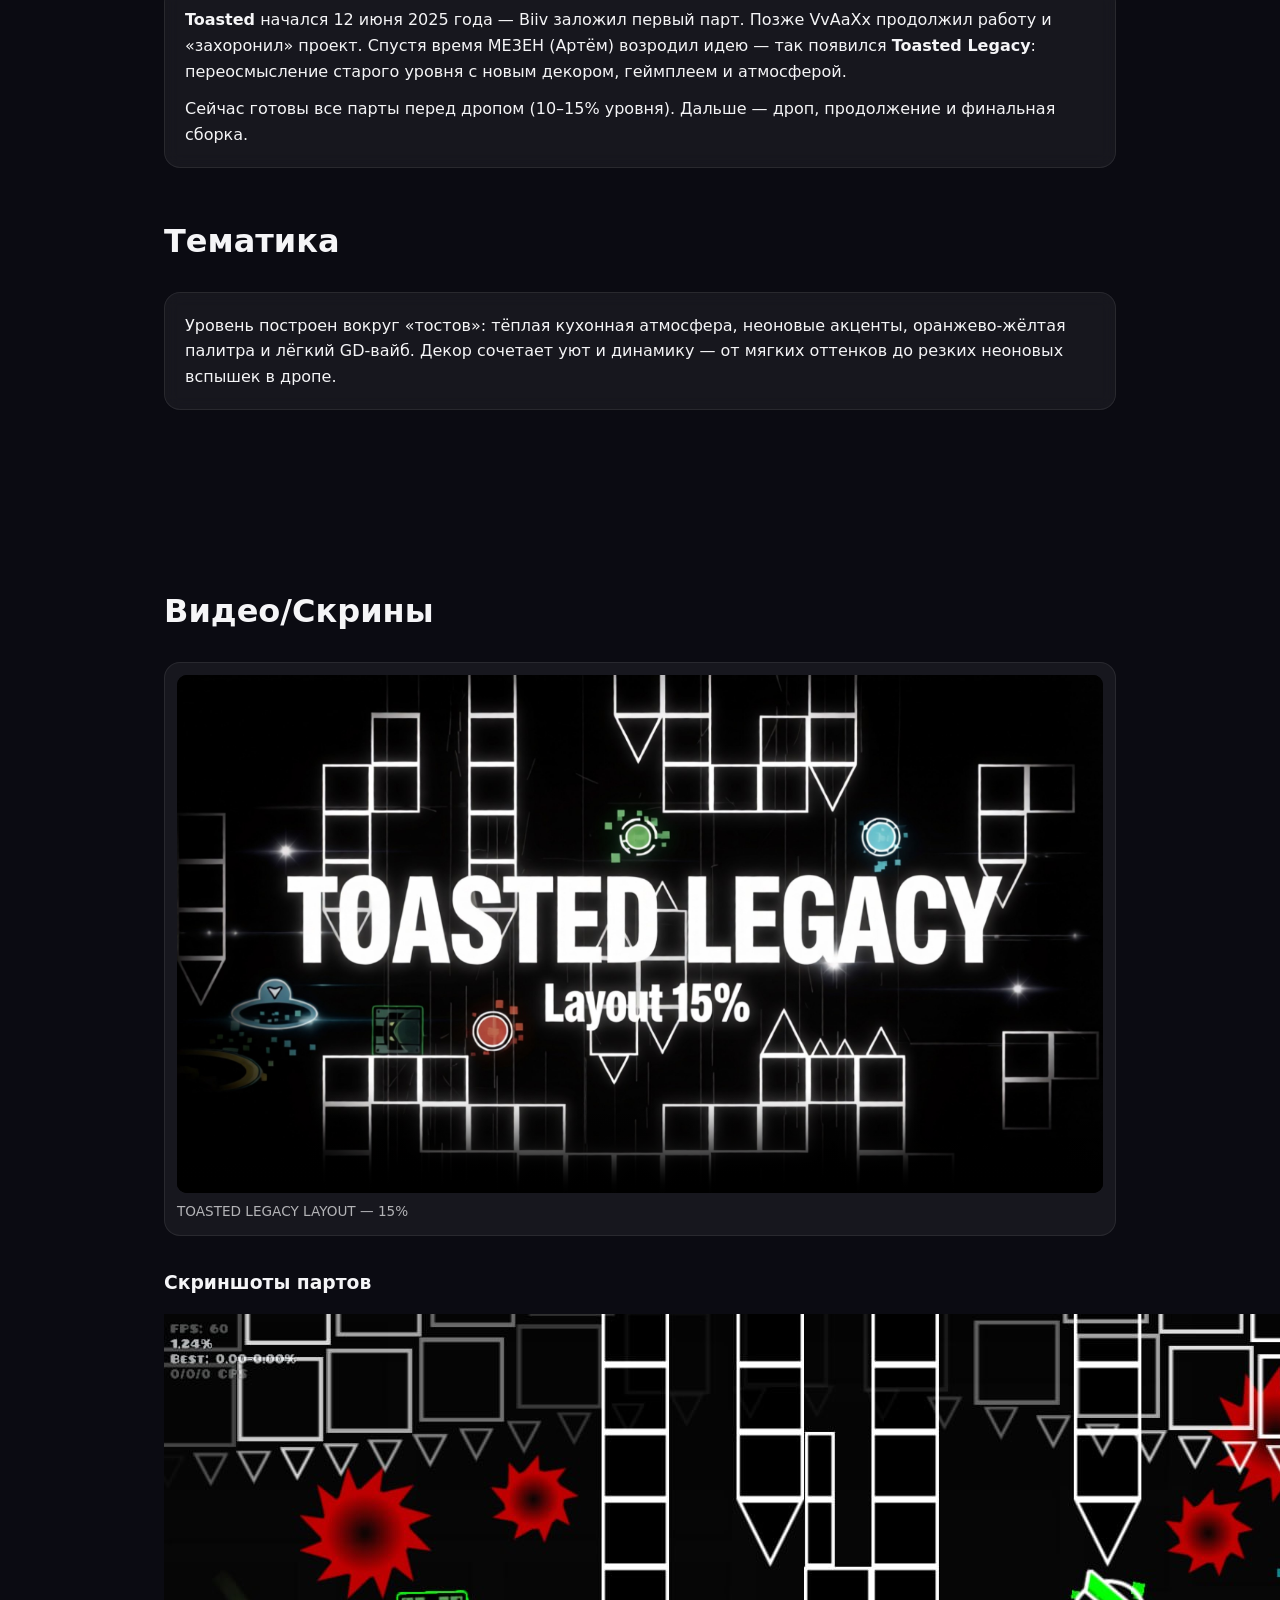
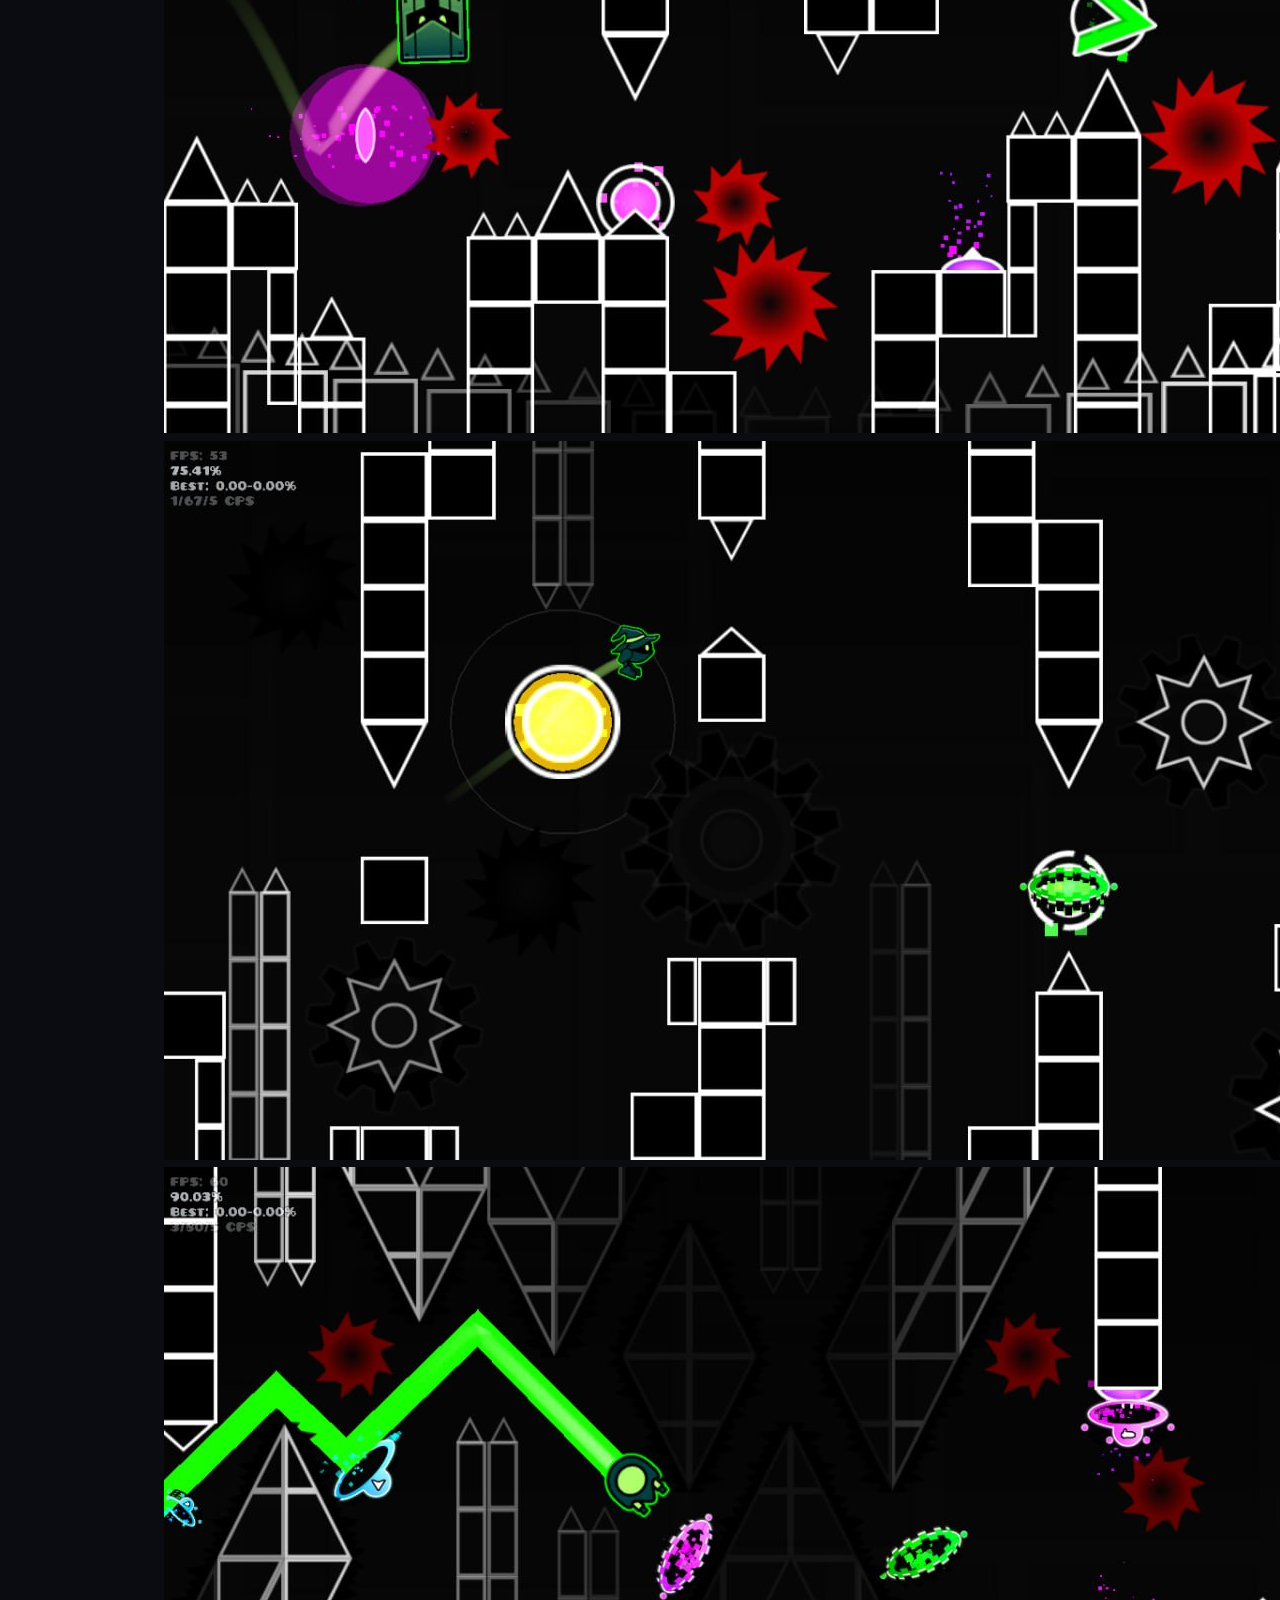
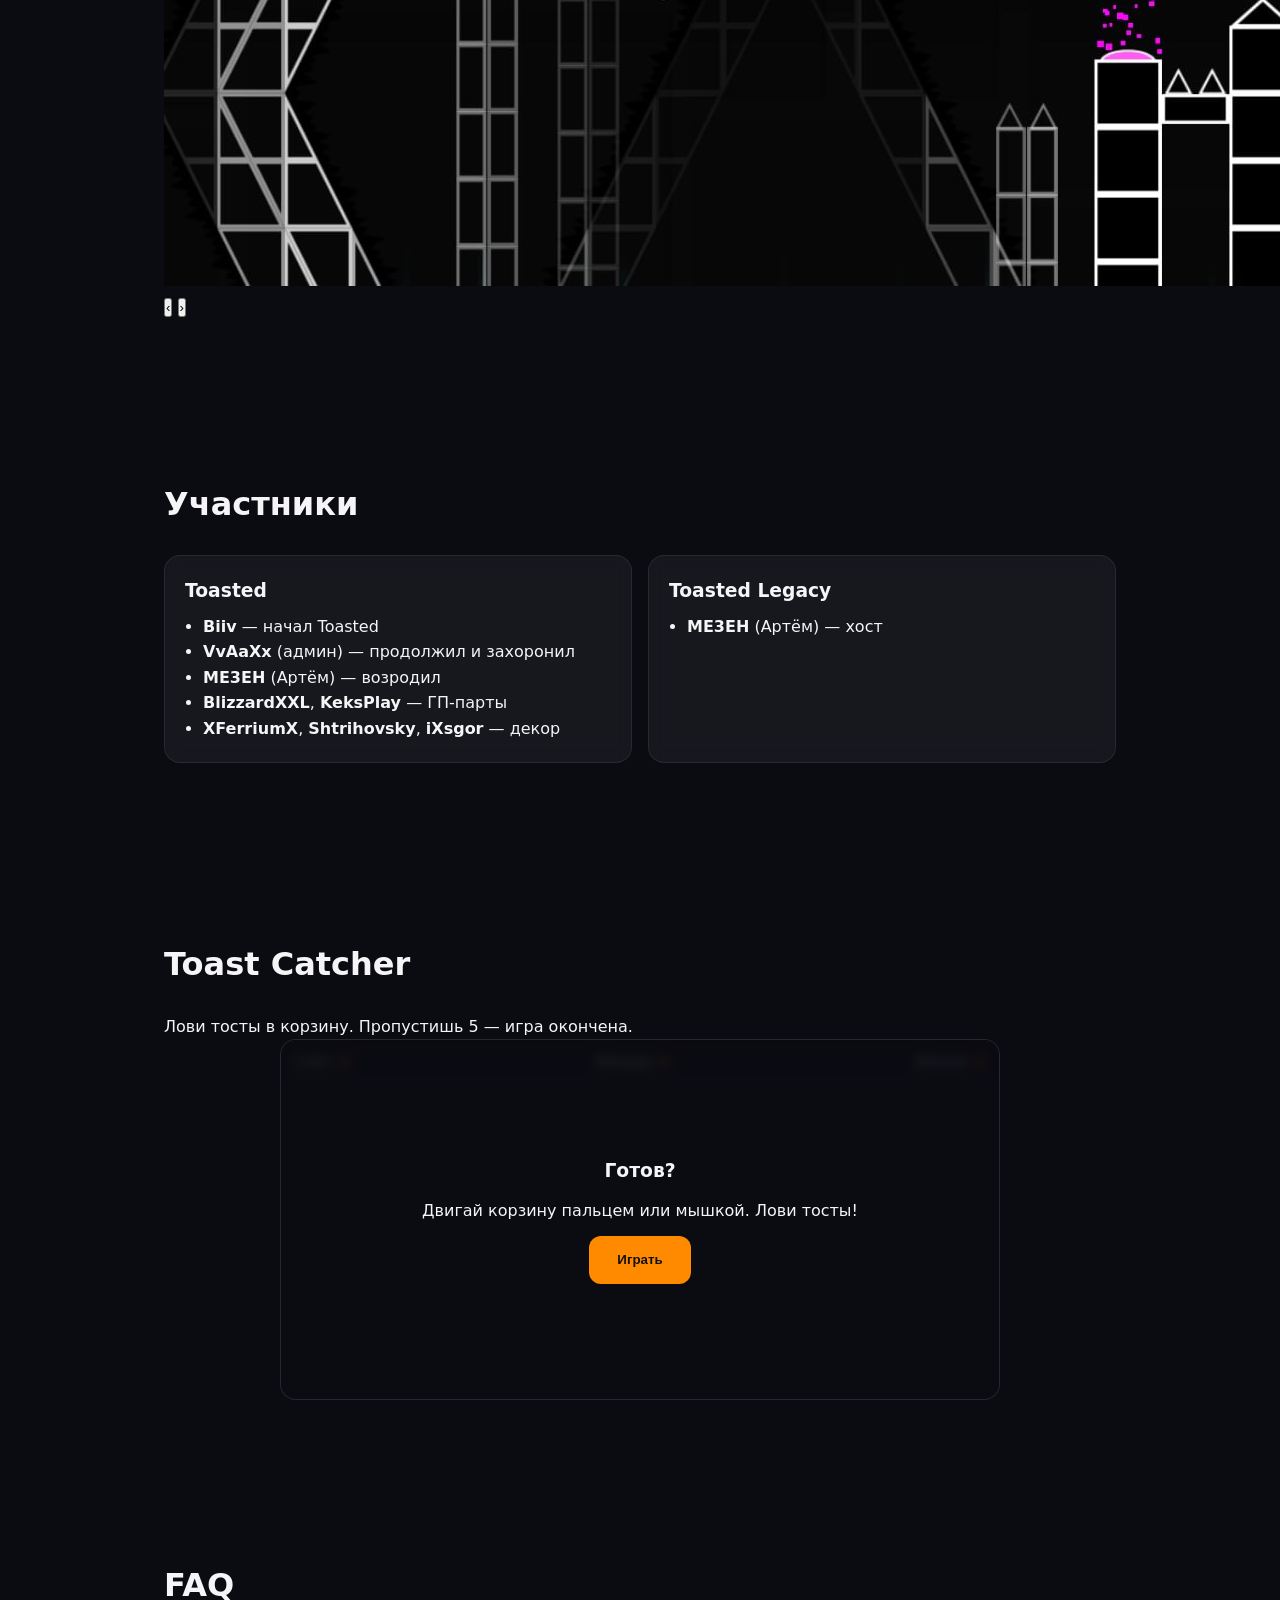
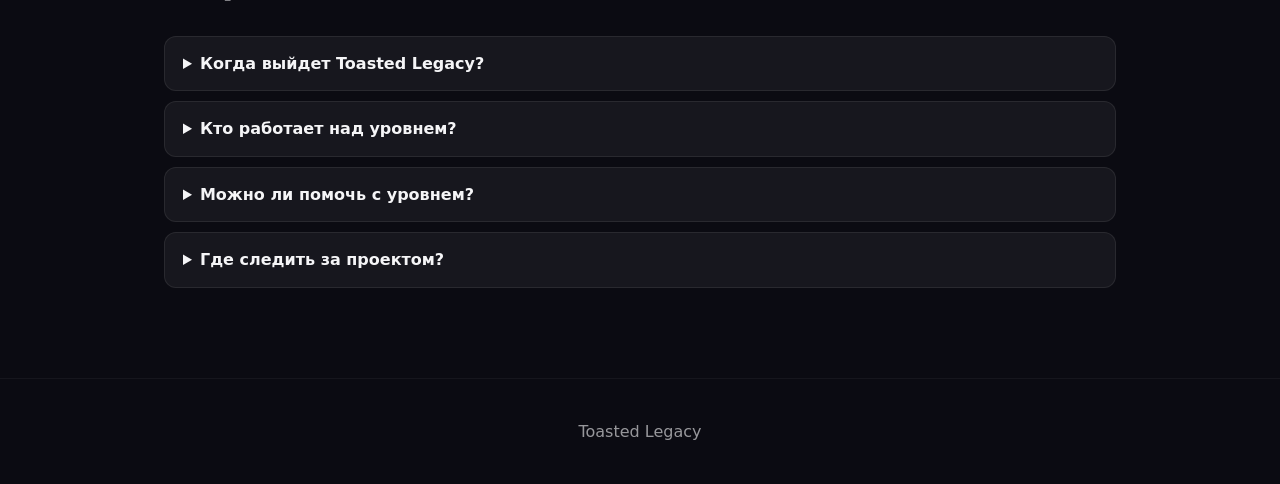
==== commit d9a86434: "Update index.html" ====
--- a/index.html
+++ b/index.html
@@ -1,267 +1,148 @@
 <!DOCTYPE html>
 <html lang="ru">
 <head>
-    <meta charset="UTF-8">
-    <meta name="viewport" content="width=device-width, initial-scale=1.0">
-    <title>Toasted Legacy</title>
-    <link rel="stylesheet" href="style.css">
+<meta charset="UTF-8">
+<meta name="viewport" content="width=device-width, initial-scale=1.0, viewport-fit=cover">
+<title>Toasted Legacy</title>
+<link rel="stylesheet" href="style.css">
 </head>
 <body>
 
-    <!-- РАБОЧИЙ СТОЛ -->
-    <div id="desktop">
-        
-        <!-- ОБОИ -->
-        <div class="wallpaper">
-            <video autoplay muted playsinline id="bg-video-local">
-                <source src="media/video1TL.mp4" type="video/mp4">
-            </video>
-        </div>
+<nav class="navbar">
+  <a class="logo" href="#home">TOASTED<span>LEGACY</span></a>
+  <button class="burger" id="burger" aria-label="Меню" aria-expanded="false">
+    <span></span><span></span><span></span>
+  </button>
+  <ul class="nav-links" id="navLinks">
+    <li><a href="#home">Home</a></li>
+    <li><a href="#news">News</a></li>
+    <li><a href="#history">История</a></li>
+    <li><a href="#media">Видео</a></li>
+    <li><a href="#members">Участники</a></li>
+    <li><a href="#game">Игра</a></li>
+    <li><a href="#faq">FAQ</a></li>
+  </ul>
+</nav>
 
-        <!-- ИКОНКИ НА РАБОЧЕМ СТОЛЕ -->
-        <div class="desktop-icons">
-            <div class="icon" onclick="openFolder('infoFolder', 'папка информация')">
-                <img src="https://img.icons8.com/color/96/folder-invoices--v1.png" class="icon-img">
-                <span>папка информация</span>
-            </div>
-            <div class="icon" onclick="openFolder('themeFolder', 'папка тематика')">
-                <img src="https://img.icons8.com/color/96/folder-invoices--v1.png" class="icon-img">
-                <span>папка тематика</span>
-            </div>
-            <div class="icon" onclick="openWindow('partScreenshots', 'скриншоты парта')">
-                <img src="https://img.icons8.com/color/96/image-file.png" class="icon-img">
-                <span>скриншоты парта</span>
-            </div>
-        </div>
+<header id="home" class="hero">
+  <div class="hero-glow" id="heroGlow"></div>
+  <h1>TOASTED<span>LEGACY</span></h1>
+  <p>Уровень в разработке. Парты перед дропом готовы (10–15%).</p>
+  <div class="hero-buttons">
+    <a class="btn primary" href="#game">Играть в Toast Catcher</a>
+    <a class="btn ghost" href="#news">Новости</a>
+  </div>
+</header>
 
-        <!-- ДОПОЛНИТЕЛЬНЫЕ ФАЙЛЫ -->
-        <div class="desktop-files">
-            <div class="icon" onclick="openWindow('historyFile', 'история')">
-                <img src="https://img.icons8.com/color/96/document--v1.png" class="icon-img">
-                <span>история</span>
-            </div>
-            <div class="icon" onclick="openWindow('socialsFile', 'соцсети')">
-                <img src="https://img.icons8.com/color/96/document--v1.png" class="icon-img">
-                <span>соцсети</span>
-            </div>
-        </div>
+<section id="news" class="section">
+  <h2>News</h2>
+  <article class="card">
+    <time>01.11.26</time>
+    <h3>Большое обновление сайта!</h3>
+    <p>Мини-игра Toast Catcher, раздел новостей, участники, история, видео, скриншоты партов и новый дизайн.</p>
+  </article>
+  <article class="card">
+    <time>26.10.26</time>
+    <h3>Toasted исполнилось 500 дней!</h3>
+    <p>С 12 июня 2025 года прошло уже 500 дней.</p>
+  </article>
+</section>
 
-        <!-- ЦЕНТР -->
-        <div class="desktop-center">
-            <h1>TOASTED LEGACY</h1>
-            <div id="splash">--</div>
-        </div>
+<section id="history" class="section">
+  <h2>История</h2>
+  <div class="card">
+    <p><b>Toasted</b> начался 12 июня 2025 года — Biiv заложил первый парт. Позже VvAaXx продолжил работу и «захоронил» проект. Спустя время ME3EH (Артём) возродил идею — так появился <b>Toasted Legacy</b>: переосмысление старого уровня с новым декором, геймплеем и атмосферой.</p>
+    <p>Сейчас готовы все парты перед дропом (10–15% уровня). Дальше — дроп, продолжение и финальная сборка.</p>
+  </div>
 
-        <!-- ОКНО: ПАПКА "ИНФОРМАЦИЯ" -->
-        <div id="infoFolder" class="window hidden">
-            <div class="window-header">
-                <div class="window-title">папка информация</div>
-                <div class="window-controls">
-                    <button class="min-btn" onclick="minimizeWindow('infoFolder')">_</button>
-                    <button class="max-btn" onclick="toggleMaximize('infoFolder')">□</button>
-                    <button class="close-btn" onclick="closeWindow('infoFolder')">✕</button>
-                </div>
-            </div>
-            <div class="window-content folder-icons">
-                <div class="icon" onclick="openWindow('fileFolder', 'краткая инфа')">
-                    <img src="https://img.icons8.com/color/96/document--v1.png" class="icon-img">
-                    <span>краткая инфа</span>
-                </div>
-                <div class="icon" onclick="openWindow('videoFolder', 'шоукейс1')">
-                    <img src="https://img.icons8.com/color/96/video-file.png" class="icon-img">
-                    <span>шоукейс1</span>
-                </div>
-                <div class="icon" onclick="openWindow('screenshotFolder', 'скриншоты')">
-                    <img src="https://img.icons8.com/color/96/image-file.png" class="icon-img">
-                    <span>скриншоты</span>
-                </div>
-            </div>
-        </div>
+  <h2 style="margin-top:48px">Тематика</h2>
+  <div class="card">
+    <p>Уровень построен вокруг «тостов»: тёплая кухонная атмосфера, неоновые акценты, оранжево-жёлтая палитра и лёгкий GD-вайб. Декор сочетает уют и динамику — от мягких оттенков до резких неоновых вспышек в дропе.</p>
+  </div>
+</section>
 
-        <!-- ОКНО: ПАПКА "ТЕМАТИКА" -->
-        <div id="themeFolder" class="window hidden">
-            <div class="window-header">
-                <div class="window-title">папка тематика</div>
-                <div class="window-controls">
-                    <button class="min-btn" onclick="minimizeWindow('themeFolder')">_</button>
-                    <button class="max-btn" onclick="toggleMaximize('themeFolder')">□</button>
-                    <button class="close-btn" onclick="closeWindow('themeFolder')">✕</button>
-                </div>
-            </div>
-            <div class="window-content folder-icons">
-                <div class="icon" onclick="openWindow('themeFile', 'тематика')">
-                    <img src="https://img.icons8.com/color/96/document--v1.png" class="icon-img">
-                    <span>тематика</span>
-                </div>
-                <div class="icon" onclick="openWindow('colorsGroupsFile', 'цвета/группы')">
-                    <img src="https://img.icons8.com/color/96/document--v1.png" class="icon-img">
-                    <span>цвета/группы</span>
-                </div>
-                <div class="icon" onclick="openWindow('participantsFile', 'участники')">
-                    <img src="https://img.icons8.com/color/96/document--v1.png" class="icon-img">
-                    <span>участники</span>
-                </div>
-                <div class="icon" onclick="openWindow('referenceFolder', 'референсы')">
-                    <img src="https://img.icons8.com/color/96/image-file.png" class="icon-img">
-                    <span>референсы</span>
-                </div>
-            </div>
-        </div>
+<section id="media" class="section">
+  <h2>Видео/Скрины</h2>
 
-        <!-- ОКНА ФАЙЛОВ (ТЕКСТ) -->
-        <div id="fileFolder" class="window windowed hidden">
-            <div class="window-header">
-                <div class="window-title">краткая инфа</div>
-                <div class="window-controls">
-                    <button class="min-btn" onclick="minimizeWindow('fileFolder')">_</button>
-                    <button class="max-btn" onclick="toggleMaximize('fileFolder')">□</button>
-                    <button class="close-btn" onclick="closeWindow('fileFolder')">✕</button>
-                </div>
-            </div>
-            <div class="window-content" id="textContent">Загрузка...</div>
-        </div>
+  <div class="media-card">
+    <div class="video-local">
+      <video
+        src="media/preview15.mp4"
+        poster="media/poster15.jpg"
+        preload="metadata"
+        playsinline
+        controls>
+      </video>
+    </div>
+    <p>TOASTED LEGACY LAYOUT — 15%</p>
+  </div>
 
-        <div id="historyFile" class="window windowed hidden">
-            <div class="window-header">
-                <div class="window-title">история</div>
-                <div class="window-controls">
-                    <button class="min-btn" onclick="minimizeWindow('historyFile')">_</button>
-                    <button class="max-btn" onclick="toggleMaximize('historyFile')">□</button>
-                    <button class="close-btn" onclick="closeWindow('historyFile')">✕</button>
-                </div>
-            </div>
-            <div class="window-content" id="historyContent">Загрузка...</div>
-        </div>
+  <h3 style="margin:32px 0 16px">Скриншоты партов</h3>
 
-        <div id="socialsFile" class="window windowed hidden">
-            <div class="window-header">
-                <div class="window-title">соцсети</div>
-                <div class="window-controls">
-                    <button class="min-btn" onclick="minimizeWindow('socialsFile')">_</button>
-                    <button class="max-btn" onclick="toggleMaximize('socialsFile')">□</button>
-                    <button class="close-btn" onclick="closeWindow('socialsFile')">✕</button>
-                </div>
-            </div>
-            <div class="window-content" id="socialsContent">Загрузка...</div>
-        </div>
+  <div class="slider" id="screensSlider">
+    <div class="slider-track" id="sliderTrack">
+      <div class="slide"><img src="media/screenshot1.jpg" alt="Парт 1" loading="lazy"></div>
+      <div class="slide"><img src="media/screenshot2.jpg" alt="Парт 2" loading="lazy"></div>
+      <div class="slide"><img src="media/screenshot3.jpg" alt="Парт 3" loading="lazy"></div>
+    </div>
+    <button class="slider-btn prev" id="sliderPrev" aria-label="Назад">‹</button>
+    <button class="slider-btn next" id="sliderNext" aria-label="Вперёд">›</button>
+    <div class="slider-dots" id="sliderDots"></div>
+  </div>
+</section>
 
-        <div id="themeFile" class="window windowed hidden">
-            <div class="window-header">
-                <div class="window-title">тематика</div>
-                <div class="window-controls">
-                    <button class="min-btn" onclick="minimizeWindow('themeFile')">_</button>
-                    <button class="max-btn" onclick="toggleMaximize('themeFile')">□</button>
-                    <button class="close-btn" onclick="closeWindow('themeFile')">✕</button>
-                </div>
-            </div>
-            <div class="window-content" id="themeContent">Загрузка...</div>
-        </div>
+<section id="members" class="section">
+  <h2>Участники</h2>
+  <div class="members-grid">
+    <div class="card">
+      <h3>Toasted</h3>
+      <ul>
+        <li><b>Biiv</b> — начал Toasted</li>
+        <li><b>VvAaXx</b> (админ) — продолжил и захоронил</li>
+        <li><b>ME3EH</b> (Артём) — возродил</li>
+        <li><b>BlizzardXXL</b>, <b>KeksPlay</b> — ГП-парты</li>
+        <li><b>XFerriumX</b>, <b>Shtrihovsky</b>, <b>iXsgor</b> — декор</li>
+      </ul>
+    </div>
+    <div class="card">
+      <h3>Toasted Legacy</h3>
+      <ul>
+        <li><b>ME3EH</b> (Артём) — хост</li>
+      </ul>
+    </div>
+  </div>
+</section>
 
-        <div id="colorsGroupsFile" class="window windowed hidden">
-            <div class="window-header">
-                <div class="window-title">цвета/группы</div>
-                <div class="window-controls">
-                    <button class="min-btn" onclick="minimizeWindow('colorsGroupsFile')">_</button>
-                    <button class="max-btn" onclick="toggleMaximize('colorsGroupsFile')">□</button>
-                    <button class="close-btn" onclick="closeWindow('colorsGroupsFile')">✕</button>
-                </div>
-            </div>
-            <div class="window-content" id="colorsGroupsContent">Загрузка...</div>
-        </div>
+<section id="game" class="section">
+  <h2>Toast Catcher</h2>
+  <p>Лови тосты в корзину. Пропустишь 5 — игра окончена.</p>
+  <div class="game-wrap">
+    <canvas id="toastGame"></canvas>
+    <div class="game-hud">
+      <span>Счёт: <b id="score">0</b></span>
+      <span>Рекорд: <b id="best">0</b></span>
+      <span>Жизни: <b id="lives">5</b></span>
+    </div>
+    <div class="game-overlay" id="overlay">
+      <h3 id="overlayTitle">Готов?</h3>
+      <p id="overlayText">Двигай корзину пальцем или мышкой. Лови тосты!</p>
+      <button class="btn primary" id="startBtn">Играть</button>
+    </div>
+  </div>
+</section>
 
-        <div id="participantsFile" class="window windowed hidden">
-            <div class="window-header">
-                <div class="window-title">участники</div>
-                <div class="window-controls">
-                    <button class="min-btn" onclick="minimizeWindow('participantsFile')">_</button>
-                    <button class="max-btn" onclick="toggleMaximize('participantsFile')">□</button>
-                    <button class="close-btn" onclick="closeWindow('participantsFile')">✕</button>
-                </div>
-            </div>
-            <div class="window-content" id="participantsContent">Загрузка...</div>
-        </div>
+<section id="faq" class="section">
+  <h2>FAQ</h2>
+  <details><summary>Когда выйдет Toasted Legacy?</summary><p>Пока в разработке — следи за новостями на сайте и в Telegram.</p></details>
+  <details><summary>Кто работает над уровнем?</summary><p>Основной хост — ME3EH (Артём). Участники старого Toasted указаны в разделе «Участники».</p></details>
+  <details><summary>Можно ли помочь с уровнем?</summary><p>Следи за новостями — набор может открыться. Пока можно поддержать проект и играть в Toast Catcher.</p></details>
+  <details><summary>Где следить за проектом?</summary><p>В Telegram-каналах (ссылки в футере) и в разделе News.</p></details>
+</section>
 
-        <!-- ОКНО: РЕФЕРЕНСЫ -->
-        <div id="referenceFolder" class="window windowed hidden">
-            <div class="window-header">
-                <div class="window-title" id="referenceTitle">референс1</div>
-                <div class="window-controls">
-                    <button class="min-btn" onclick="minimizeWindow('referenceFolder')">_</button>
-                    <button class="max-btn" onclick="toggleMaximize('referenceFolder')">□</button>
-                    <button class="close-btn" onclick="closeWindow('referenceFolder')">✕</button>
-                </div>
-            </div>
-            <div class="window-content" style="padding: 0; background: #000; position: relative; display: flex; justify-content: center; align-items: center;">
-                <button class="carousel-arrow left" onclick="prevReference()">❮</button>
-                <img id="main-reference" src="media/refer1TL.png" style="max-width: 90%; max-height: 90%; object-fit: contain;">
-                <button class="carousel-arrow right" onclick="nextReference()">❯</button>
-            </div>
-        </div>
+<footer class="footer">
+  <p>Toasted Legacy</p>
+</footer>
 
-        <!-- НОВОЕ ОКНО: СКРИНШОТЫ ПАРТА -->
-        <div id="partScreenshots" class="window windowed hidden">
-            <div class="window-header">
-                <div class="window-title" id="partTitle">скриншот парта 1</div>
-                <div class="window-controls">
-                    <button class="min-btn" onclick="minimizeWindow('partScreenshots')">_</button>
-                    <button class="max-btn" onclick="toggleMaximize('partScreenshots')">□</button>
-                    <button class="close-btn" onclick="closeWindow('partScreenshots')">✕</button>
-                </div>
-            </div>
-            <div class="window-content" style="padding: 0; background: #000; position: relative; display: flex; justify-content: center; align-items: center;">
-                <button class="carousel-arrow left" onclick="prevPartScreenshot()">❮</button>
-                <img id="main-part-screenshot" src="media/screenshot1.jpg" style="max-width: 90%; max-height: 90%; object-fit: contain;">
-                <button class="carousel-arrow right" onclick="nextPartScreenshot()">❯</button>
-            </div>
-        </div>
-
-        <!-- ОКНО: ВИДЕО -->
-        <div id="videoFolder" class="window windowed hidden">
-            <div class="window-header">
-                <div class="window-title">шоукейс1</div>
-                <div class="window-controls">
-                    <button class="min-btn" onclick="minimizeWindow('videoFolder')">_</button>
-                    <button class="max-btn" onclick="toggleMaximize('videoFolder')">□</button>
-                    <button class="close-btn" onclick="closeWindow('videoFolder')">✕</button>
-                </div>
-            </div>
-            <div class="window-content" style="padding: 0; background: #000;">
-                <video controls style="width: 100%; height: 100%;" id="videoPlayer">
-                    <source src="media/video1TL.mp4" type="video/mp4">
-                </video>
-            </div>
-        </div>
-
-        <!-- ОКНО: СКРИНШОТЫ (основные) -->
-        <div id="screenshotFolder" class="window windowed hidden">
-            <div class="window-header">
-                <div class="window-title" id="screenshotTitle">скрин1</div>
-                <div class="window-controls">
-                    <button class="min-btn" onclick="minimizeWindow('screenshotFolder')">_</button>
-                    <button class="max-btn" onclick="toggleMaximize('screenshotFolder')">□</button>
-                    <button class="close-btn" onclick="closeWindow('screenshotFolder')">✕</button>
-                </div>
-            </div>
-            <div class="window-content" style="padding: 0; background: #000; position: relative; display: flex; justify-content: center; align-items: center;">
-                <button class="carousel-arrow left" onclick="prevScreenshot()">❮</button>
-                <img id="main-screenshot" src="media/image1TL.jpg" style="max-width: 90%; max-height: 90%; object-fit: contain;">
-                <button class="carousel-arrow right" onclick="nextScreenshot()">❯</button>
-            </div>
-        </div>
-
-    </div>
-
-    <!-- ПАНЕЛЬ ЗАДАЧ (СЕРАЯ XP) -->
-    <div id="win-taskbar">
-        <button class="start-btn" onclick="alert('Меню Пуск в разработке!')">Пуск</button>
-        <div class="taskbar-apps" id="taskbarApps"></div>
-        <div class="taskbar-tray">
-            <div id="online-counter"><span id="online-count">0</span></div>
-        </div>
-    </div>
-
-    <script src="https://www.gstatic.com/firebasejs/10.7.1/firebase-app-compat.js"></script>
-    <script src="https://www.gstatic.com/firebasejs/10.7.1/firebase-database-compat.js"></script>
-    <script src="script.js"></script>
+<script src="script.js"></script>
 </body>
-                      </html>
+    </html>
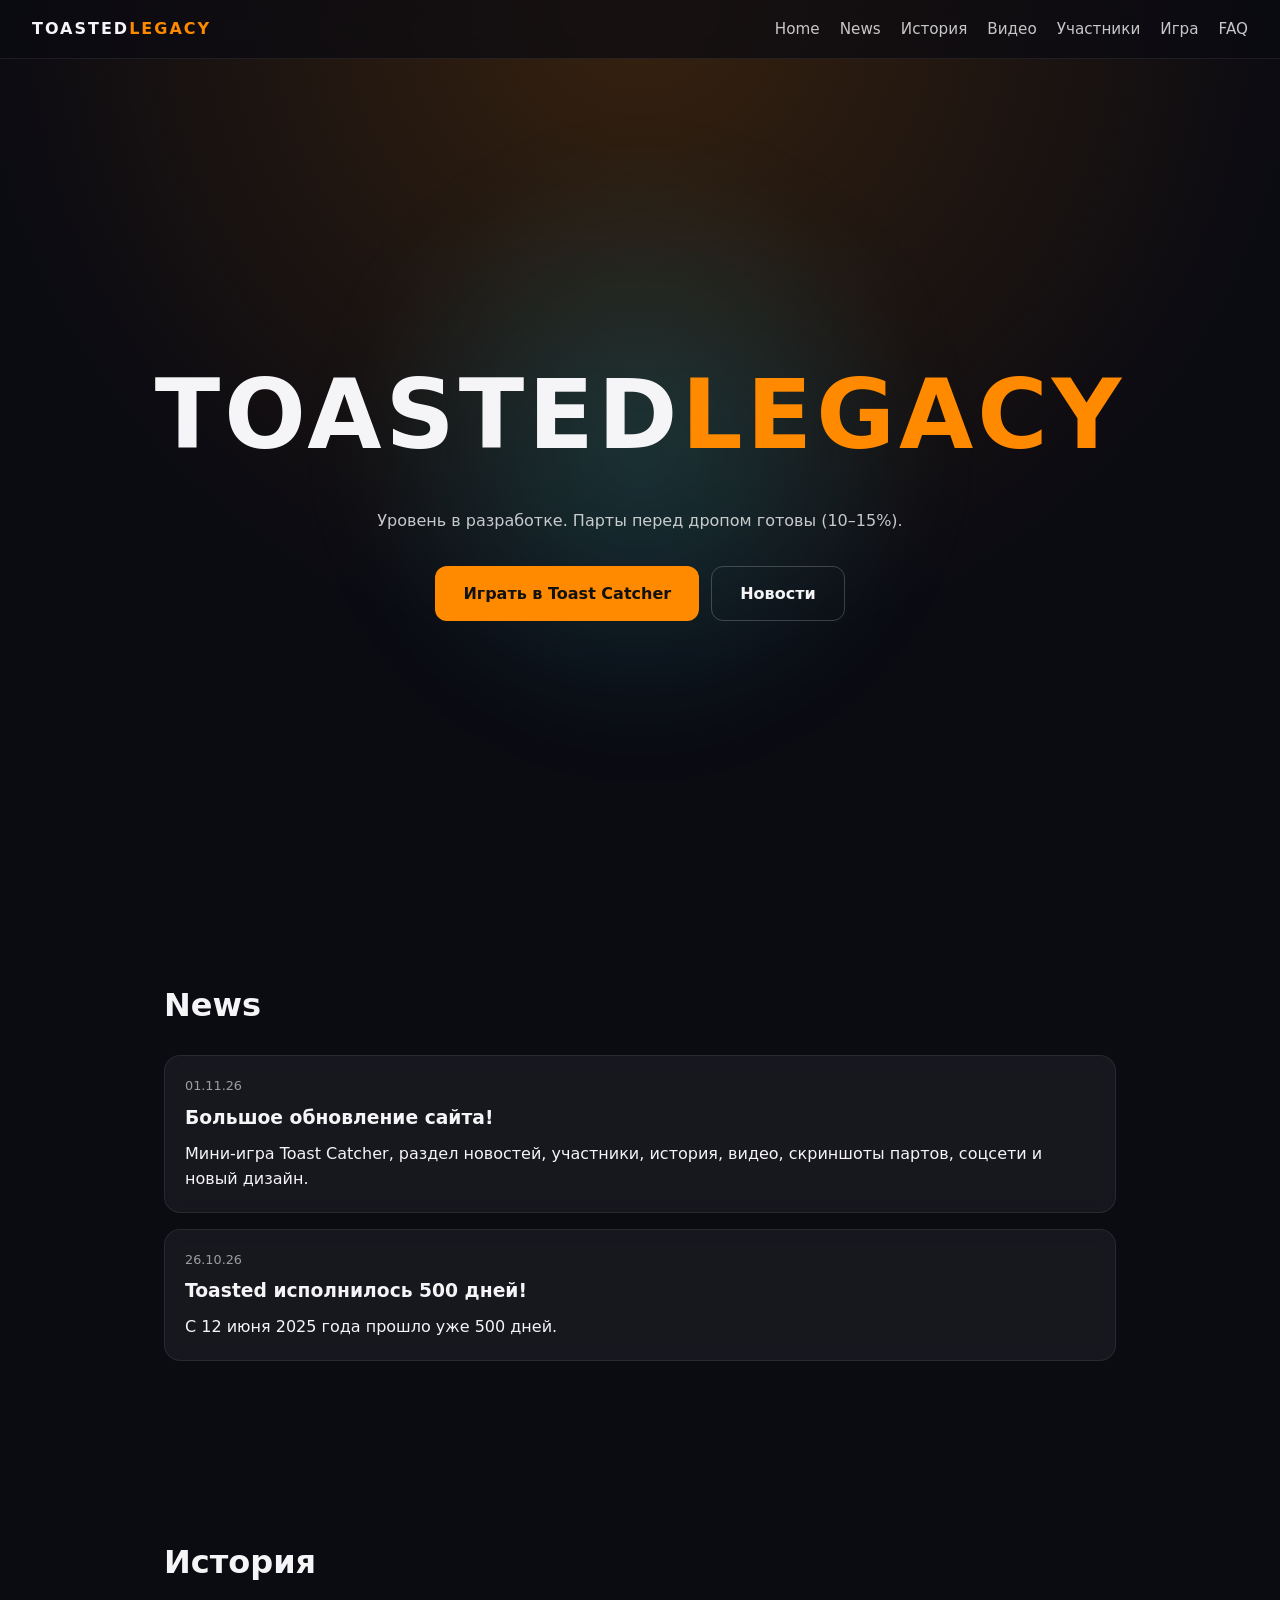
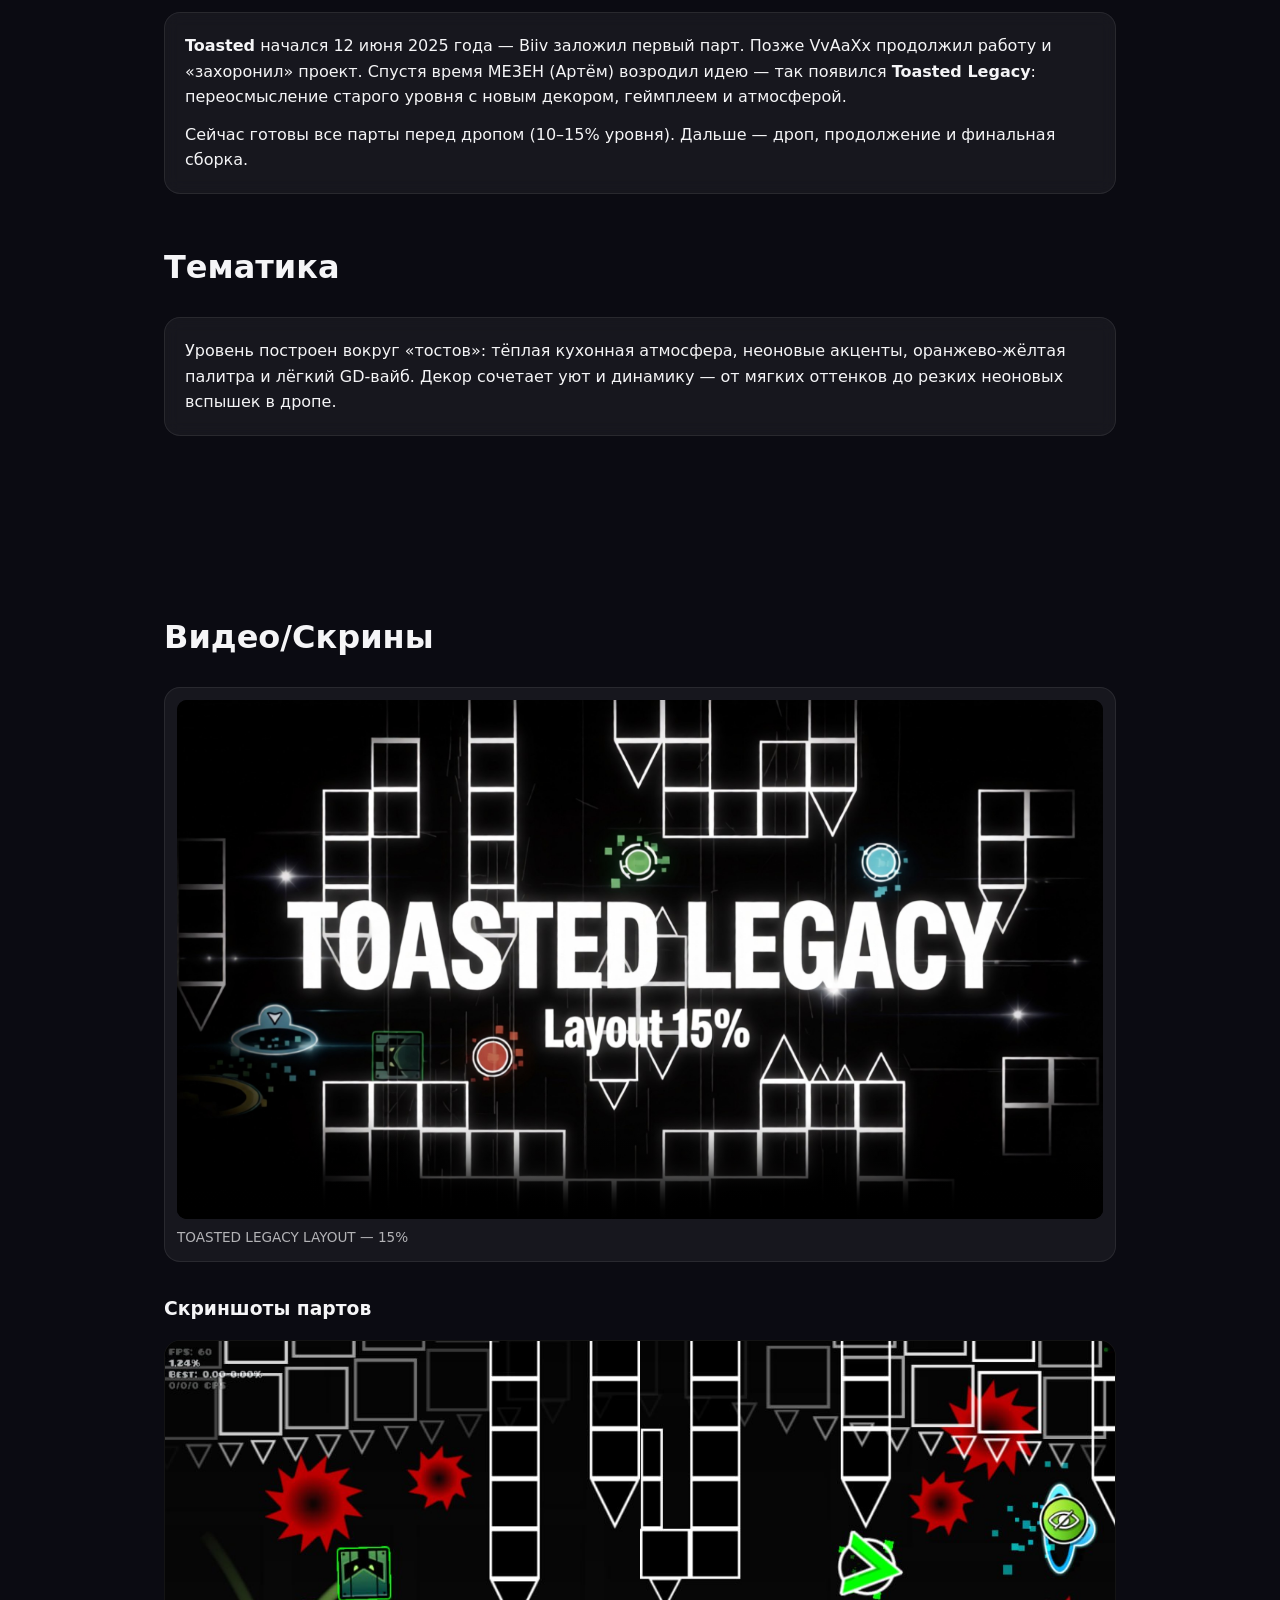
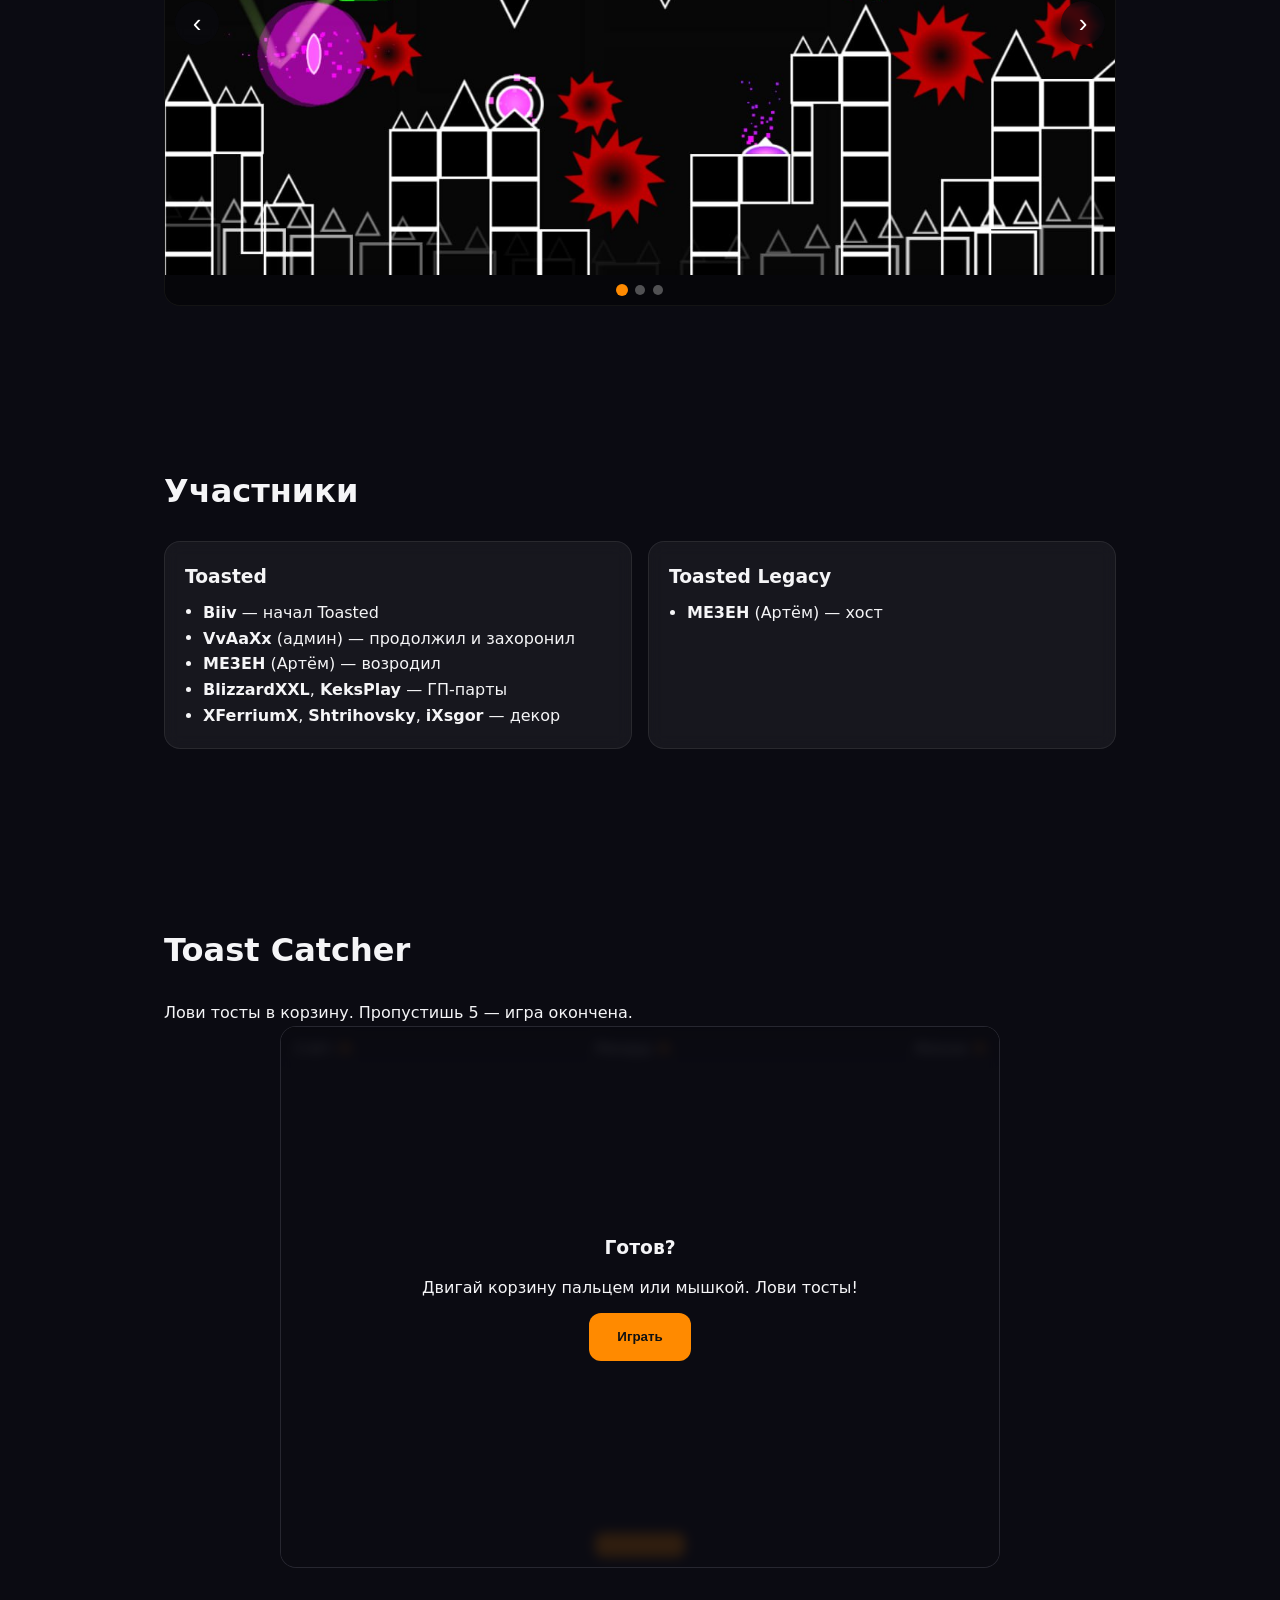
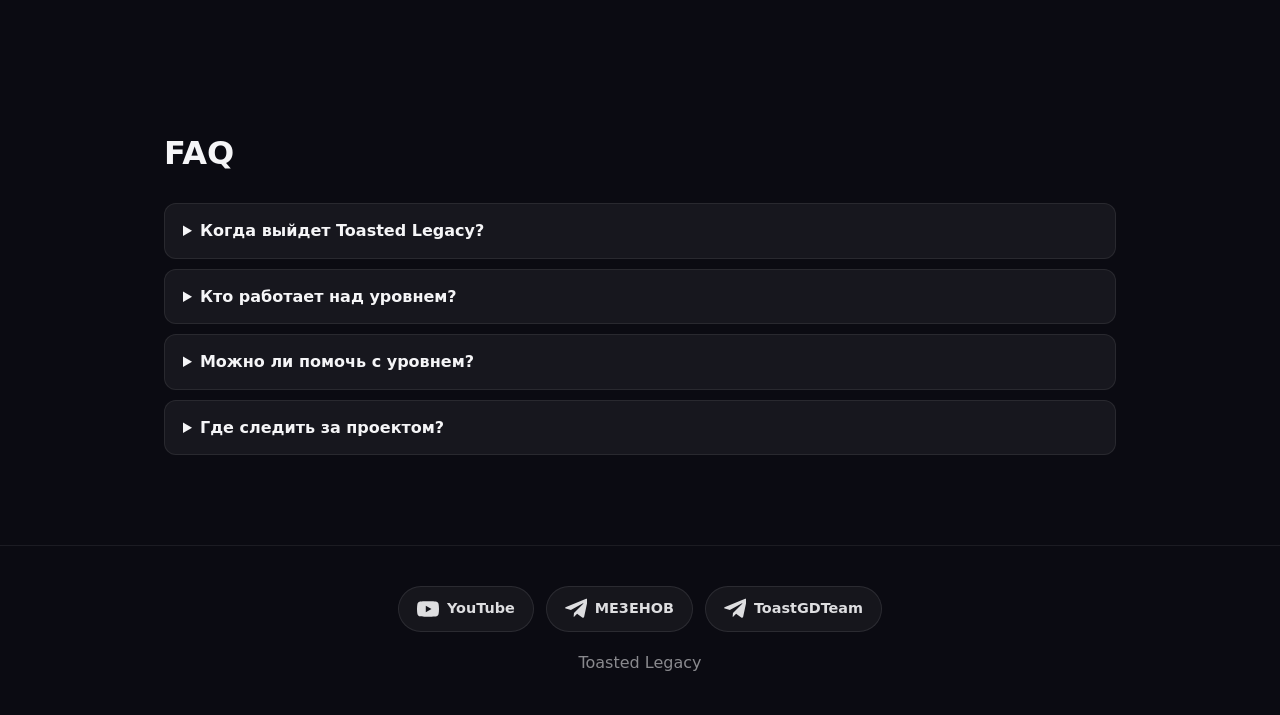
==== commit db146bd5: "Update index.html" ====
--- a/index.html
+++ b/index.html
@@ -39,7 +39,7 @@
   <article class="card">
     <time>01.11.26</time>
     <h3>Большое обновление сайта!</h3>
-    <p>Мини-игра Toast Catcher, раздел новостей, участники, история, видео, скриншоты партов и новый дизайн.</p>
+    <p>Мини-игра Toast Catcher, раздел новостей, участники, история, видео, скриншоты партов, соцсети и новый дизайн.</p>
   </article>
   <article class="card">
     <time>26.10.26</time>
@@ -136,13 +136,33 @@
   <details><summary>Когда выйдет Toasted Legacy?</summary><p>Пока в разработке — следи за новостями на сайте и в Telegram.</p></details>
   <details><summary>Кто работает над уровнем?</summary><p>Основной хост — ME3EH (Артём). Участники старого Toasted указаны в разделе «Участники».</p></details>
   <details><summary>Можно ли помочь с уровнем?</summary><p>Следи за новостями — набор может открыться. Пока можно поддержать проект и играть в Toast Catcher.</p></details>
-  <details><summary>Где следить за проектом?</summary><p>В Telegram-каналах (ссылки в футере) и в разделе News.</p></details>
+  <details><summary>Где следить за проектом?</summary><p>В Telegram-каналах и на YouTube — ссылки в футере.</p></details>
 </section>
 
 <footer class="footer">
+  <div class="socials">
+    <a class="social" href="https://youtube.com/@me3ehob?si=xMeQBj5DFPN6hRs8" target="_blank" rel="noopener" aria-label="YouTube">
+      <svg viewBox="0 0 24 24" width="22" height="22" fill="currentColor" aria-hidden="true">
+        <path d="M23.5 6.2a3 3 0 0 0-2.1-2.1C19.5 3.6 12 3.6 12 3.6s-7.5 0-9.4.5A3 3 0 0 0 .5 6.2 31.6 31.6 0 0 0 0 12a31.6 31.6 0 0 0 .5 5.8 3 3 0 0 0 2.1 2.1c1.9.5 9.4.5 9.4.5s7.5 0 9.4-.5a3 3 0 0 0 2.1-2.1A31.6 31.6 0 0 0 24 12a31.6 31.6 0 0 0-.5-5.8zM9.6 15.6V8.4l6.2 3.6-6.2 3.6z"/>
+      </svg>
+      <span>YouTube</span>
+    </a>
+    <a class="social" href="https://t.me/ME3EHOB" target="_blank" rel="noopener" aria-label="Telegram ME3EH">
+      <svg viewBox="0 0 24 24" width="22" height="22" fill="currentColor" aria-hidden="true">
+        <path d="M9.8 16.3l-.4 4.1c.6 0 .8-.3 1.1-.6l2.7-2.6 5.6 4.1c1 .6 1.8.3 2.1-.9l3.8-17.8c.3-1.5-.6-2.1-1.6-1.7L1.2 9.7c-1.5.6-1.5 1.4-.3 1.8l5.5 1.7L19.2 6c.6-.4 1.1-.2.7.2L9.8 16.3z"/>
+      </svg>
+      <span>ME3EHOB</span>
+    </a>
+    <a class="social" href="https://t.me/ToastGDTeam" target="_blank" rel="noopener" aria-label="Telegram ToastGDTeam">
+      <svg viewBox="0 0 24 24" width="22" height="22" fill="currentColor" aria-hidden="true">
+        <path d="M9.8 16.3l-.4 4.1c.6 0 .8-.3 1.1-.6l2.7-2.6 5.6 4.1c1 .6 1.8.3 2.1-.9l3.8-17.8c.3-1.5-.6-2.1-1.6-1.7L1.2 9.7c-1.5.6-1.5 1.4-.3 1.8l5.5 1.7L19.2 6c.6-.4 1.1-.2.7.2L9.8 16.3z"/>
+      </svg>
+      <span>ToastGDTeam</span>
+    </a>
+  </div>
   <p>Toasted Legacy</p>
 </footer>
 
 <script src="script.js"></script>
 </body>
-    </html>
+</html>
--- a/style.css
+++ b/style.css
@@ -71,19 +71,34 @@
 summary{cursor:pointer;font-weight:600}
 details p{margin-top:8px;opacity:.8}
 
-.media-grid{display:grid;grid-template-columns:repeat(auto-fit,minmax(260px,1fr));gap:16px}
 .media-card{background:var(--panel);border:1px solid rgba(255,255,255,.08);border-radius:16px;padding:12px}
 .media-card p{font-size:.85rem;opacity:.7;margin-top:8px}
-.media-card.placeholder{
-  display:flex;align-items:center;justify-content:center;
-  min-height:180px;opacity:.6;font-style:italic;
+.video-local{position:relative;border-radius:10px;overflow:hidden;background:#000}
+.video-local video{display:block;width:100%;height:auto}
+
+.slider{
+  position:relative;border-radius:16px;overflow:hidden;
+  border:1px solid rgba(255,255,255,.08);background:#000;
 }
-.video-local{
-  position:relative;border-radius:10px;overflow:hidden;background:#000;
+.slider-track{display:flex;transition:transform .35s ease;will-change:transform}
+.slide{flex:0 0 100%;aspect-ratio:16/9;background:#000}
+.slide img{width:100%;height:100%;object-fit:cover;display:block;user-select:none;-webkit-user-drag:none}
+.slider-btn{
+  position:absolute;top:50%;transform:translateY(-50%);
+  width:44px;height:44px;border-radius:50%;border:0;
+  background:rgba(11,11,18,.6);color:#fff;font-size:26px;line-height:1;
+  cursor:pointer;display:flex;align-items:center;justify-content:center;
+  backdrop-filter:blur(6px);transition:.2s;
 }
-.video-local video{
-  display:block;width:100%;height:auto;
+.slider-btn:hover{background:var(--accent);color:#111}
+.slider-btn.prev{left:10px}
+.slider-btn.next{right:10px}
+.slider-dots{display:flex;justify-content:center;gap:8px;padding:10px 0;background:rgba(11,11,18,.6)}
+.slider-dots button{
+  width:10px;height:10px;border-radius:50%;border:0;cursor:pointer;
+  background:rgba(255,255,255,.3);transition:.2s;padding:0;
 }
+.slider-dots button.active{background:var(--accent);transform:scale(1.2)}
 
 .game-wrap{
   position:relative;width:100%;max-width:720px;margin:0 auto;
@@ -108,7 +123,26 @@
 }
 .game-overlay.hidden{display:none}
 
-.footer{text-align:center;padding:40px;opacity:.6;border-top:1px solid rgba(255,255,255,.08)}
+.footer{
+  text-align:center;padding:40px 24px;opacity:.9;
+  border-top:1px solid rgba(255,255,255,.08);
+}
+.socials{
+  display:flex;gap:12px;justify-content:center;flex-wrap:wrap;margin-bottom:18px;
+}
+.social{
+  display:inline-flex;align-items:center;gap:8px;
+  padding:10px 18px;border-radius:999px;
+  background:var(--panel);border:1px solid rgba(255,255,255,.1);
+  color:var(--text);text-decoration:none;font-weight:600;font-size:.9rem;
+  transition:.2s;
+}
+.social:hover{
+  border-color:var(--accent);color:var(--accent);
+  transform:translateY(-2px);box-shadow:0 0 18px rgba(255,138,0,.25);
+}
+.social svg{flex-shrink:0}
+.footer p{opacity:.6}
 
 @media(max-width:768px){
   .navbar{padding:12px 16px}
@@ -127,4 +161,7 @@
   .hero-buttons{flex-direction:column;width:100%;max-width:320px}
   .btn{width:100%}
   .section{padding:60px 16px}
+  .slider-btn{width:38px;height:38px;font-size:22px}
+  .socials{flex-direction:column;align-items:center}
+  .social{width:100%;max-width:280px;justify-content:center}
   }
